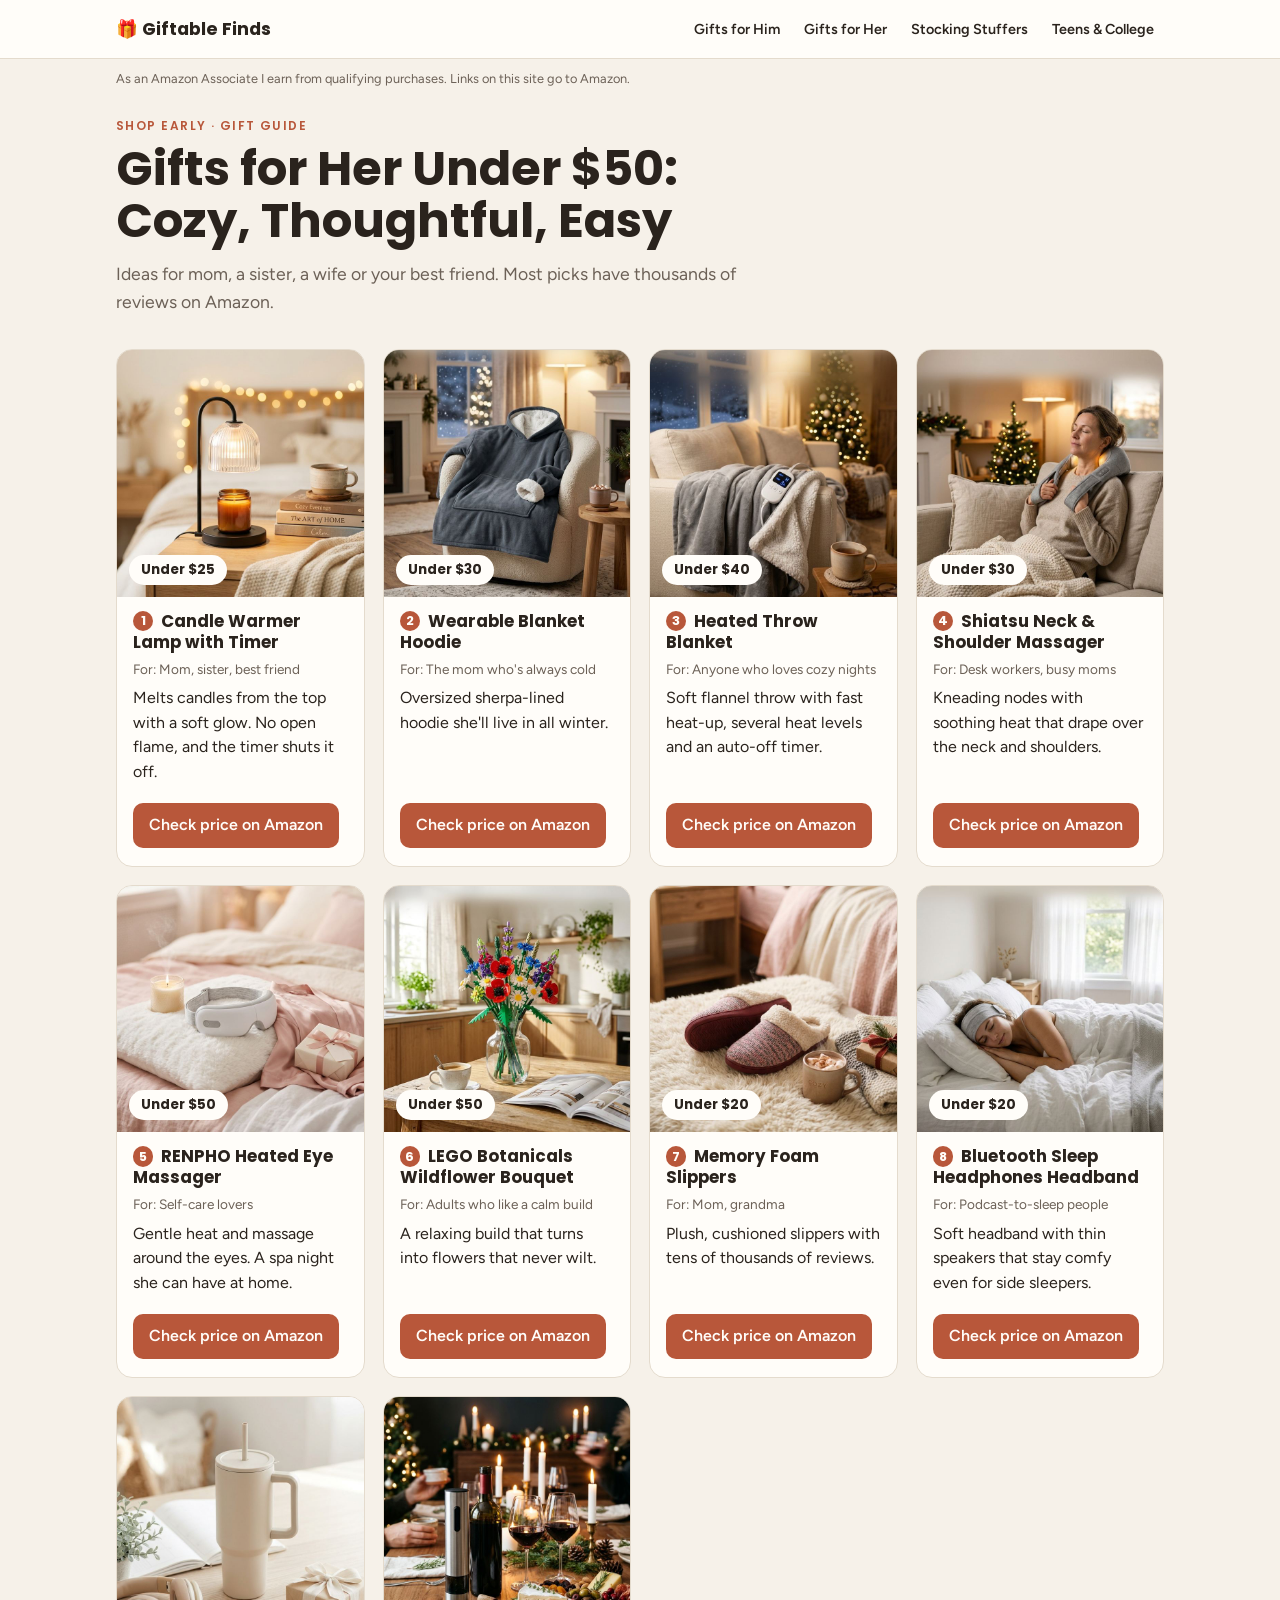
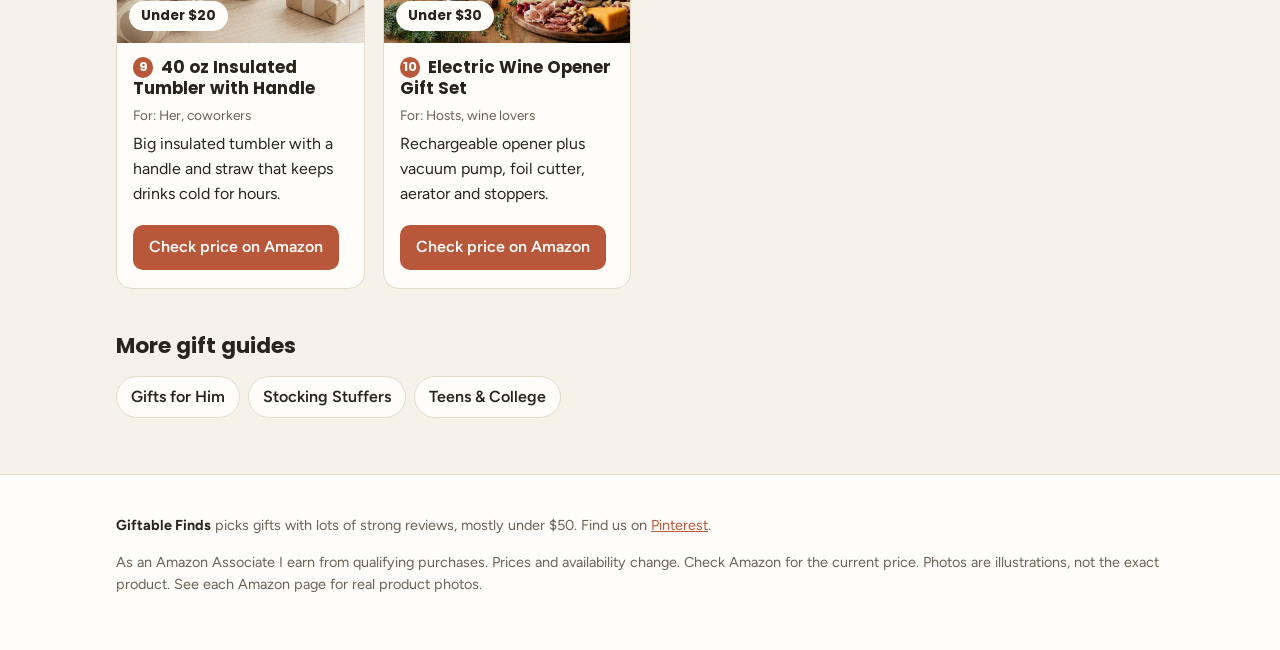
==== gifts-for-her.html @ d64aae1a "Add files via upload" ====
<!doctype html>
<html lang="en">
<head>
<meta charset="utf-8">
<meta name="viewport" content="width=device-width, initial-scale=1">
<meta name="p:domain_verify" content="f57af16468a3837883c127190c3ae38b"/>
<title>Gifts for Her Under $50: Cozy, Thoughtful, Easy | Giftable Finds</title>
<meta name="description" content="Ideas for mom, a sister, a wife or your best friend. Hand-picked gift ideas with thousands of reviews.">
<link rel="canonical" href="https://giftablefindsco.github.io/gifts-for-her.html">
<meta property="og:title" content="Gifts for Her Under $50: Cozy, Thoughtful, Easy">
<meta property="og:description" content="Ideas for mom, a sister, a wife or your best friend. Hand-picked gift ideas with thousands of reviews.">
<meta property="og:type" content="website">
<link rel="preconnect" href="https://fonts.googleapis.com">
<link rel="preconnect" href="https://fonts.gstatic.com" crossorigin>
<link rel="stylesheet" href="https://fonts.googleapis.com/css2?family=Lora:ital,wght@1,500&family=Poppins:wght@600;700&family=Figtree:wght@400;600&display=swap">
<link rel="stylesheet" href="style.css">
<link rel="icon" href="img-icon.png">
</head>
<body>
<header class="top"><div class="wrap bar">
  <a class="brand" href="index.html">🎁 Giftable Finds</a>
  <nav><a href="gifts-for-him.html">Gifts for Him</a><a href="gifts-for-her.html">Gifts for Her</a><a href="stocking-stuffers.html">Stocking Stuffers</a><a href="gifts-for-teens.html">Teens &amp; College</a></nav>
</div></header>
<p class="disc wrap">As an Amazon Associate I earn from qualifying purchases. Links on this site go to Amazon.</p>

<main class="wrap">
  <section class="hero small">
    <p class="eyebrow">Shop early · Gift guide</p>
    <h1>Gifts for Her Under $50: Cozy, Thoughtful, Easy</h1>
    <p class="lede">Ideas for mom, a sister, a wife or your best friend. Most picks have thousands of reviews on Amazon.</p>
  </section>
  <section class="grid">
    <article class="card">
  <a class="ph" href="https://www.amazon.com/dp/B0CTJGJL2T?tag=giftablefin0d-20" target="_blank" rel="sponsored noopener">
    <img src="img-candle.jpg" alt="Candle Warmer Lamp with Timer gift idea (illustration)" width="720" height="720" loading="lazy" data-pin-description="Candle Warmer Lamp with Timer: gift idea under $25">
    <span class="tier">Under $25</span>
  </a>
  <div class="body">
    <h3><span class="num">1</span>Candle Warmer Lamp with Timer</h3>
    <p class="who">For: Mom, sister, best friend</p>
    <p>Melts candles from the top with a soft glow. No open flame, and the timer shuts it off.</p>
    <a class="btn" href="https://www.amazon.com/dp/B0CTJGJL2T?tag=giftablefin0d-20" target="_blank" rel="sponsored noopener">Check price on Amazon</a>
  </div>
</article><article class="card">
  <a class="ph" href="https://www.amazon.com/dp/B0BX92ZT75?tag=giftablefin0d-20" target="_blank" rel="sponsored noopener">
    <img src="img-hoodie.jpg" alt="Wearable Blanket Hoodie gift idea (illustration)" width="720" height="720" loading="lazy" data-pin-description="Wearable Blanket Hoodie: gift idea under $30">
    <span class="tier">Under $30</span>
  </a>
  <div class="body">
    <h3><span class="num">2</span>Wearable Blanket Hoodie</h3>
    <p class="who">For: The mom who&#x27;s always cold</p>
    <p>Oversized sherpa-lined hoodie she&#x27;ll live in all winter.</p>
    <a class="btn" href="https://www.amazon.com/dp/B0BX92ZT75?tag=giftablefin0d-20" target="_blank" rel="sponsored noopener">Check price on Amazon</a>
  </div>
</article><article class="card">
  <a class="ph" href="https://www.amazon.com/dp/B0BZR6YBHK?tag=giftablefin0d-20" target="_blank" rel="sponsored noopener">
    <img src="img-blanket.jpg" alt="Heated Throw Blanket gift idea (illustration)" width="720" height="720" loading="lazy" data-pin-description="Heated Throw Blanket: gift idea under $40">
    <span class="tier">Under $40</span>
  </a>
  <div class="body">
    <h3><span class="num">3</span>Heated Throw Blanket</h3>
    <p class="who">For: Anyone who loves cozy nights</p>
    <p>Soft flannel throw with fast heat-up, several heat levels and an auto-off timer.</p>
    <a class="btn" href="https://www.amazon.com/dp/B0BZR6YBHK?tag=giftablefin0d-20" target="_blank" rel="sponsored noopener">Check price on Amazon</a>
  </div>
</article><article class="card">
  <a class="ph" href="https://www.amazon.com/dp/B0DHL5WS49?tag=giftablefin0d-20" target="_blank" rel="sponsored noopener">
    <img src="img-neckmassager.jpg" alt="Shiatsu Neck &amp; Shoulder Massager gift idea (illustration)" width="720" height="720" loading="lazy" data-pin-description="Shiatsu Neck &amp; Shoulder Massager: gift idea under $30">
    <span class="tier">Under $30</span>
  </a>
  <div class="body">
    <h3><span class="num">4</span>Shiatsu Neck &amp; Shoulder Massager</h3>
    <p class="who">For: Desk workers, busy moms</p>
    <p>Kneading nodes with soothing heat that drape over the neck and shoulders.</p>
    <a class="btn" href="https://www.amazon.com/dp/B0DHL5WS49?tag=giftablefin0d-20" target="_blank" rel="sponsored noopener">Check price on Amazon</a>
  </div>
</article><article class="card">
  <a class="ph" href="https://www.amazon.com/dp/B07SM61FCT?tag=giftablefin0d-20" target="_blank" rel="sponsored noopener">
    <img src="img-eyemask.jpg" alt="RENPHO Heated Eye Massager gift idea (illustration)" width="720" height="720" loading="lazy" data-pin-description="RENPHO Heated Eye Massager: gift idea under $50">
    <span class="tier">Under $50</span>
  </a>
  <div class="body">
    <h3><span class="num">5</span>RENPHO Heated Eye Massager</h3>
    <p class="who">For: Self-care lovers</p>
    <p>Gentle heat and massage around the eyes. A spa night she can have at home.</p>
    <a class="btn" href="https://www.amazon.com/dp/B07SM61FCT?tag=giftablefin0d-20" target="_blank" rel="sponsored noopener">Check price on Amazon</a>
  </div>
</article><article class="card">
  <a class="ph" href="https://www.amazon.com/dp/B0BGQL5B3Q?tag=giftablefin0d-20" target="_blank" rel="sponsored noopener">
    <img src="img-flowers.jpg" alt="LEGO Botanicals Wildflower Bouquet gift idea (illustration)" width="720" height="720" loading="lazy" data-pin-description="LEGO Botanicals Wildflower Bouquet: gift idea under $50">
    <span class="tier">Under $50</span>
  </a>
  <div class="body">
    <h3><span class="num">6</span>LEGO Botanicals Wildflower Bouquet</h3>
    <p class="who">For: Adults who like a calm build</p>
    <p>A relaxing build that turns into flowers that never wilt.</p>
    <a class="btn" href="https://www.amazon.com/dp/B0BGQL5B3Q?tag=giftablefin0d-20" target="_blank" rel="sponsored noopener">Check price on Amazon</a>
  </div>
</article><article class="card">
  <a class="ph" href="https://www.amazon.com/dp/B08V4WH3DS?tag=giftablefin0d-20" target="_blank" rel="sponsored noopener">
    <img src="img-slippers.jpg" alt="Memory Foam Slippers gift idea (illustration)" width="720" height="720" loading="lazy" data-pin-description="Memory Foam Slippers: gift idea under $20">
    <span class="tier">Under $20</span>
  </a>
  <div class="body">
    <h3><span class="num">7</span>Memory Foam Slippers</h3>
    <p class="who">For: Mom, grandma</p>
    <p>Plush, cushioned slippers with tens of thousands of reviews.</p>
    <a class="btn" href="https://www.amazon.com/dp/B08V4WH3DS?tag=giftablefin0d-20" target="_blank" rel="sponsored noopener">Check price on Amazon</a>
  </div>
</article><article class="card">
  <a class="ph" href="https://www.amazon.com/dp/B07SHBQY7Z?tag=giftablefin0d-20" target="_blank" rel="sponsored noopener">
    <img src="img-sleep.jpg" alt="Bluetooth Sleep Headphones Headband gift idea (illustration)" width="720" height="720" loading="lazy" data-pin-description="Bluetooth Sleep Headphones Headband: gift idea under $20">
    <span class="tier">Under $20</span>
  </a>
  <div class="body">
    <h3><span class="num">8</span>Bluetooth Sleep Headphones Headband</h3>
    <p class="who">For: Podcast-to-sleep people</p>
    <p>Soft headband with thin speakers that stay comfy even for side sleepers.</p>
    <a class="btn" href="https://www.amazon.com/dp/B07SHBQY7Z?tag=giftablefin0d-20" target="_blank" rel="sponsored noopener">Check price on Amazon</a>
  </div>
</article><article class="card">
  <a class="ph" href="https://www.amazon.com/dp/B0BHBP1X1B?tag=giftablefin0d-20" target="_blank" rel="sponsored noopener">
    <img src="img-tumbler.jpg" alt="40 oz Insulated Tumbler with Handle gift idea (illustration)" width="720" height="720" loading="lazy" data-pin-description="40 oz Insulated Tumbler with Handle: gift idea under $20">
    <span class="tier">Under $20</span>
  </a>
  <div class="body">
    <h3><span class="num">9</span>40 oz Insulated Tumbler with Handle</h3>
    <p class="who">For: Her, coworkers</p>
    <p>Big insulated tumbler with a handle and straw that keeps drinks cold for hours.</p>
    <a class="btn" href="https://www.amazon.com/dp/B0BHBP1X1B?tag=giftablefin0d-20" target="_blank" rel="sponsored noopener">Check price on Amazon</a>
  </div>
</article><article class="card">
  <a class="ph" href="https://www.amazon.com/dp/B0D3KSJ75G?tag=giftablefin0d-20" target="_blank" rel="sponsored noopener">
    <img src="img-wine.jpg" alt="Electric Wine Opener Gift Set gift idea (illustration)" width="720" height="720" loading="lazy" data-pin-description="Electric Wine Opener Gift Set: gift idea under $30">
    <span class="tier">Under $30</span>
  </a>
  <div class="body">
    <h3><span class="num">10</span>Electric Wine Opener Gift Set</h3>
    <p class="who">For: Hosts, wine lovers</p>
    <p>Rechargeable opener plus vacuum pump, foil cutter, aerator and stoppers.</p>
    <a class="btn" href="https://www.amazon.com/dp/B0D3KSJ75G?tag=giftablefin0d-20" target="_blank" rel="sponsored noopener">Check price on Amazon</a>
  </div>
</article>
  </section>
  <section class="more"><h2>More gift guides</h2><div class="chips"><a class="chip" href="gifts-for-him.html">Gifts for Him</a><a class="chip" href="stocking-stuffers.html">Stocking Stuffers</a><a class="chip" href="gifts-for-teens.html">Teens &amp; College</a></div></section>
</main>
<footer><div class="wrap">
<p><strong>Giftable Finds</strong> picks gifts with lots of strong reviews, mostly under $50. Find us on <a href="https://www.pinterest.com/giftablefindsco/" rel="noopener">Pinterest</a>.</p>
<p>As an Amazon Associate I earn from qualifying purchases. Prices and availability change. Check Amazon for the current price. Photos are illustrations, not the exact product. See each Amazon page for real product photos.</p>
</div></footer>
<script async defer src="https://assets.pinterest.com/js/pinit.js" data-pin-hover="true"></script>
</body></html>
---- style.css ----
:root{
  --bg:#f6f1e9; --surface:#fffdf9; --ink:#2a231d; --muted:#6c6157; --line:#e4dbcd;
  --accent:#b8573a; --accent-ink:#fffdf9; --soft:#efe4d4;
  --display:"Poppins",system-ui,sans-serif; --serif:"Lora",Georgia,serif; --body:"Figtree",system-ui,sans-serif;
}
*{box-sizing:border-box}
html{-webkit-text-size-adjust:100%}
body{margin:0;background:var(--bg);color:var(--ink);font:16px/1.55 var(--body)}
img{max-width:100%;display:block}
a{color:var(--accent)}
.wrap{max-width:1080px;margin:0 auto;padding:0 16px}
.top{background:var(--surface);border-bottom:1px solid var(--line);position:sticky;top:0;z-index:5}
.bar{display:flex;align-items:center;justify-content:space-between;gap:12px;min-height:58px;flex-wrap:wrap;padding-block:8px}
.brand{font:700 1.1rem var(--display);color:var(--ink);text-decoration:none}
nav{display:flex;gap:4px;flex-wrap:wrap}
nav a{font-weight:600;font-size:.9rem;color:var(--ink);text-decoration:none;padding:6px 10px;border-radius:999px}
nav a:hover{background:var(--soft)}
.disc{font-size:.8rem;color:var(--muted);margin:10px auto 0}
.hero{padding:40px 0 28px;max-width:760px}
.hero.small{padding-top:28px}
.eyebrow{font:600 .75rem var(--display);letter-spacing:.12em;text-transform:uppercase;color:var(--accent);margin:0 0 8px}
h1{font:700 clamp(1.9rem,5.5vw,3rem)/1.08 var(--display);margin:0;text-wrap:balance}
h1 em{font-family:var(--serif);font-weight:500}
.lede{font-size:1.1rem;color:var(--muted);margin:14px 0 0;max-width:62ch}
h2{font:700 1.35rem var(--display);margin:0 0 14px}
.tiles{display:grid;grid-template-columns:repeat(4,1fr);gap:14px}
@media (max-width:820px){.tiles{grid-template-columns:repeat(2,1fr)}}
.tile{position:relative;border-radius:16px;overflow:hidden;aspect-ratio:4/5;color:#fff;text-decoration:none;background:#222}
.tile img{width:100%;height:100%;object-fit:cover;transition:transform .4s}
.tile:hover img{transform:scale(1.04)}
.tile .tl{position:absolute;inset:auto 0 0 0;padding:40px 14px 14px;background:linear-gradient(transparent,rgba(0,0,0,.72));display:flex;flex-direction:column}
.tile strong{font:700 1.1rem var(--display)}
.tile em{font-style:normal;font-size:.85rem;opacity:.9}
.more{margin-top:40px}
.grid{display:grid;grid-template-columns:repeat(auto-fill,minmax(230px,1fr));gap:18px;margin-top:6px}
.card{background:var(--surface);border:1px solid var(--line);border-radius:16px;overflow:hidden;display:flex;flex-direction:column}
.ph{position:relative;display:block;aspect-ratio:1/1;background:var(--soft)}
.ph img{width:100%;height:100%;object-fit:cover}
.tier{position:absolute;left:12px;bottom:12px;background:var(--surface);color:var(--ink);font:700 .85rem var(--display);padding:5px 12px;border-radius:999px}
.body{padding:14px 16px 18px;display:flex;flex-direction:column;gap:6px;flex:1}
.body h3{font:700 1.05rem/1.25 var(--display);margin:0}
.num{display:inline-grid;place-items:center;width:1.6em;height:1.6em;border-radius:50%;background:var(--accent);color:var(--accent-ink);font-size:.8rem;margin-right:8px;vertical-align:2px}
.who{font-size:.85rem;color:var(--muted);margin:0}
.body p{margin:0}
.btn{margin-top:auto;align-self:flex-start;background:var(--accent);color:var(--accent-ink);text-decoration:none;font-weight:600;padding:10px 16px;border-radius:10px;white-space:nowrap}
.body .btn{margin-top:auto}
.body p:last-of-type{margin-bottom:12px}
.btn:hover{filter:brightness(1.07)}
.btn:focus-visible,nav a:focus-visible,.tile:focus-visible{outline:3px solid var(--ink);outline-offset:2px}
.chips{display:flex;gap:8px;flex-wrap:wrap}
.chip{background:var(--surface);border:1px solid var(--line);padding:8px 14px;border-radius:999px;text-decoration:none;color:var(--ink);font-weight:600}
footer{margin-top:56px;border-top:1px solid var(--line);background:var(--surface);padding:24px 0 40px;font-size:.9rem;color:var(--muted)}
footer strong{color:var(--ink)}
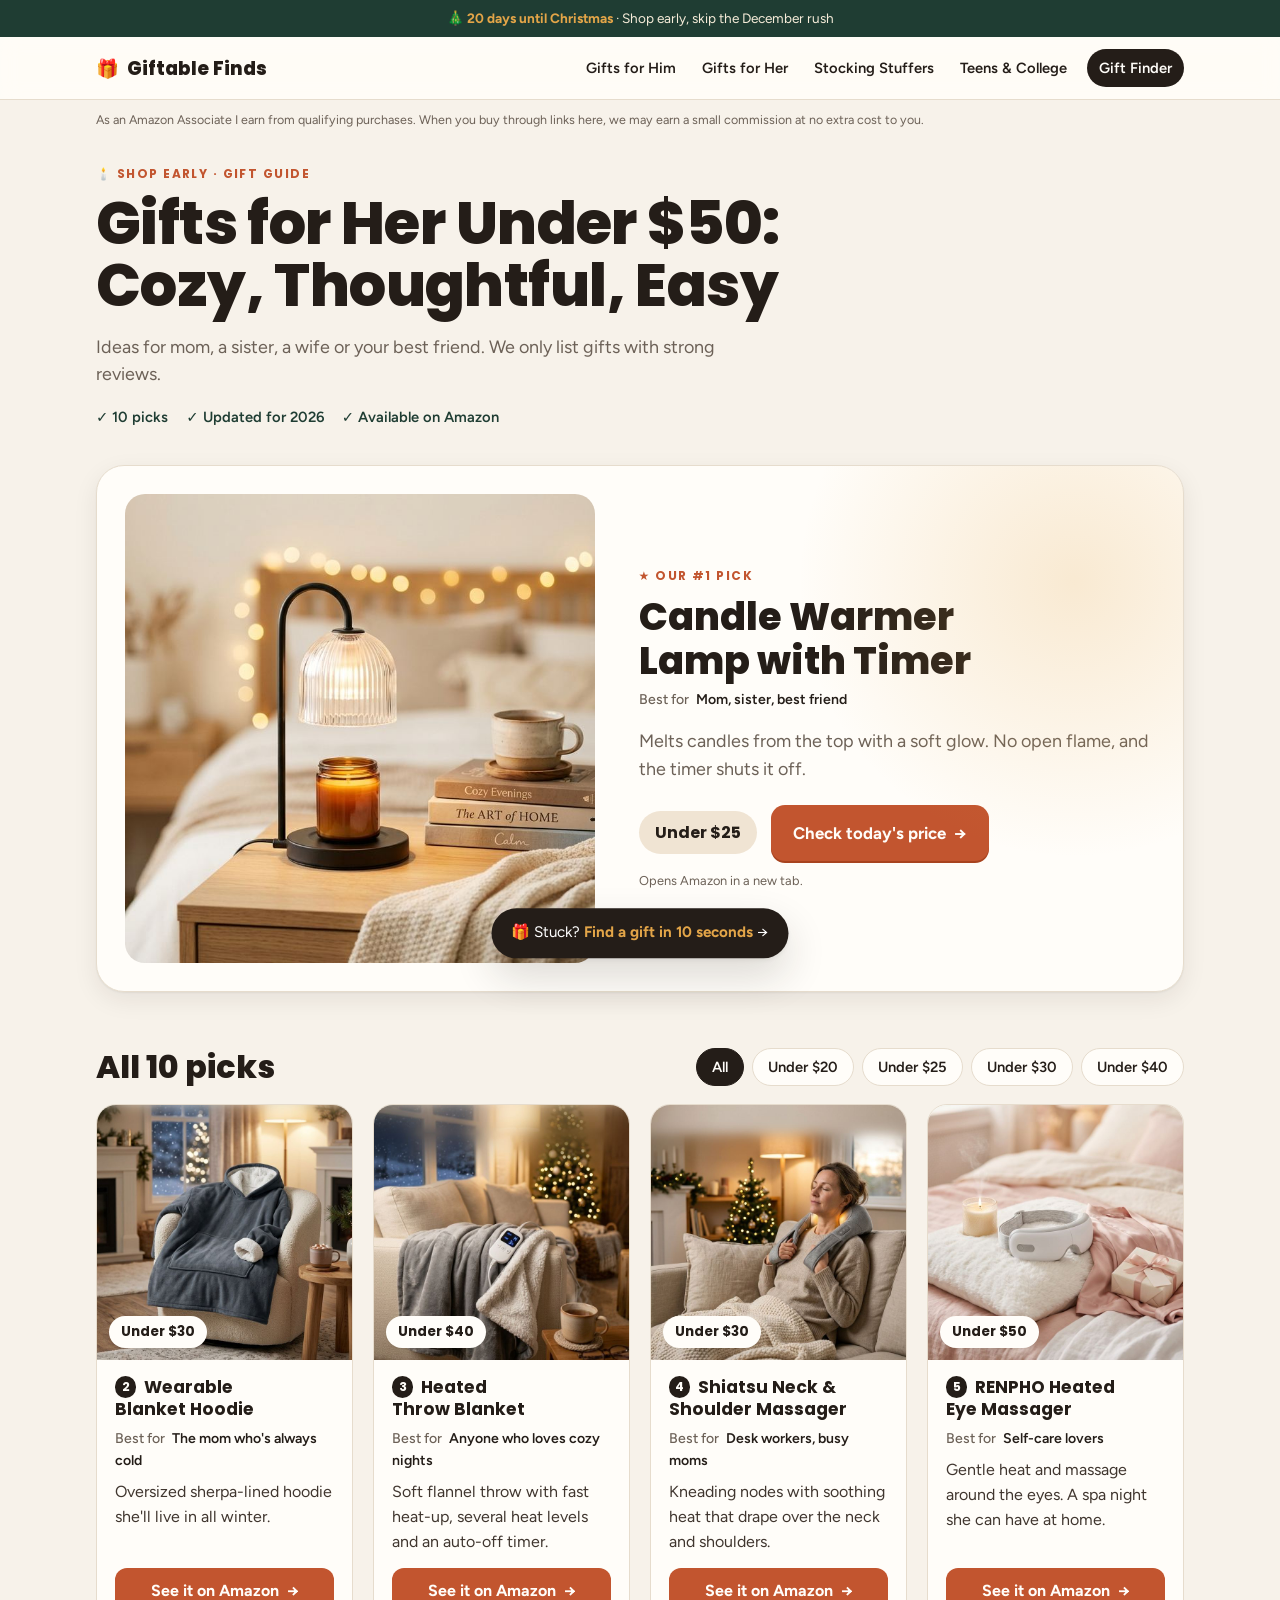
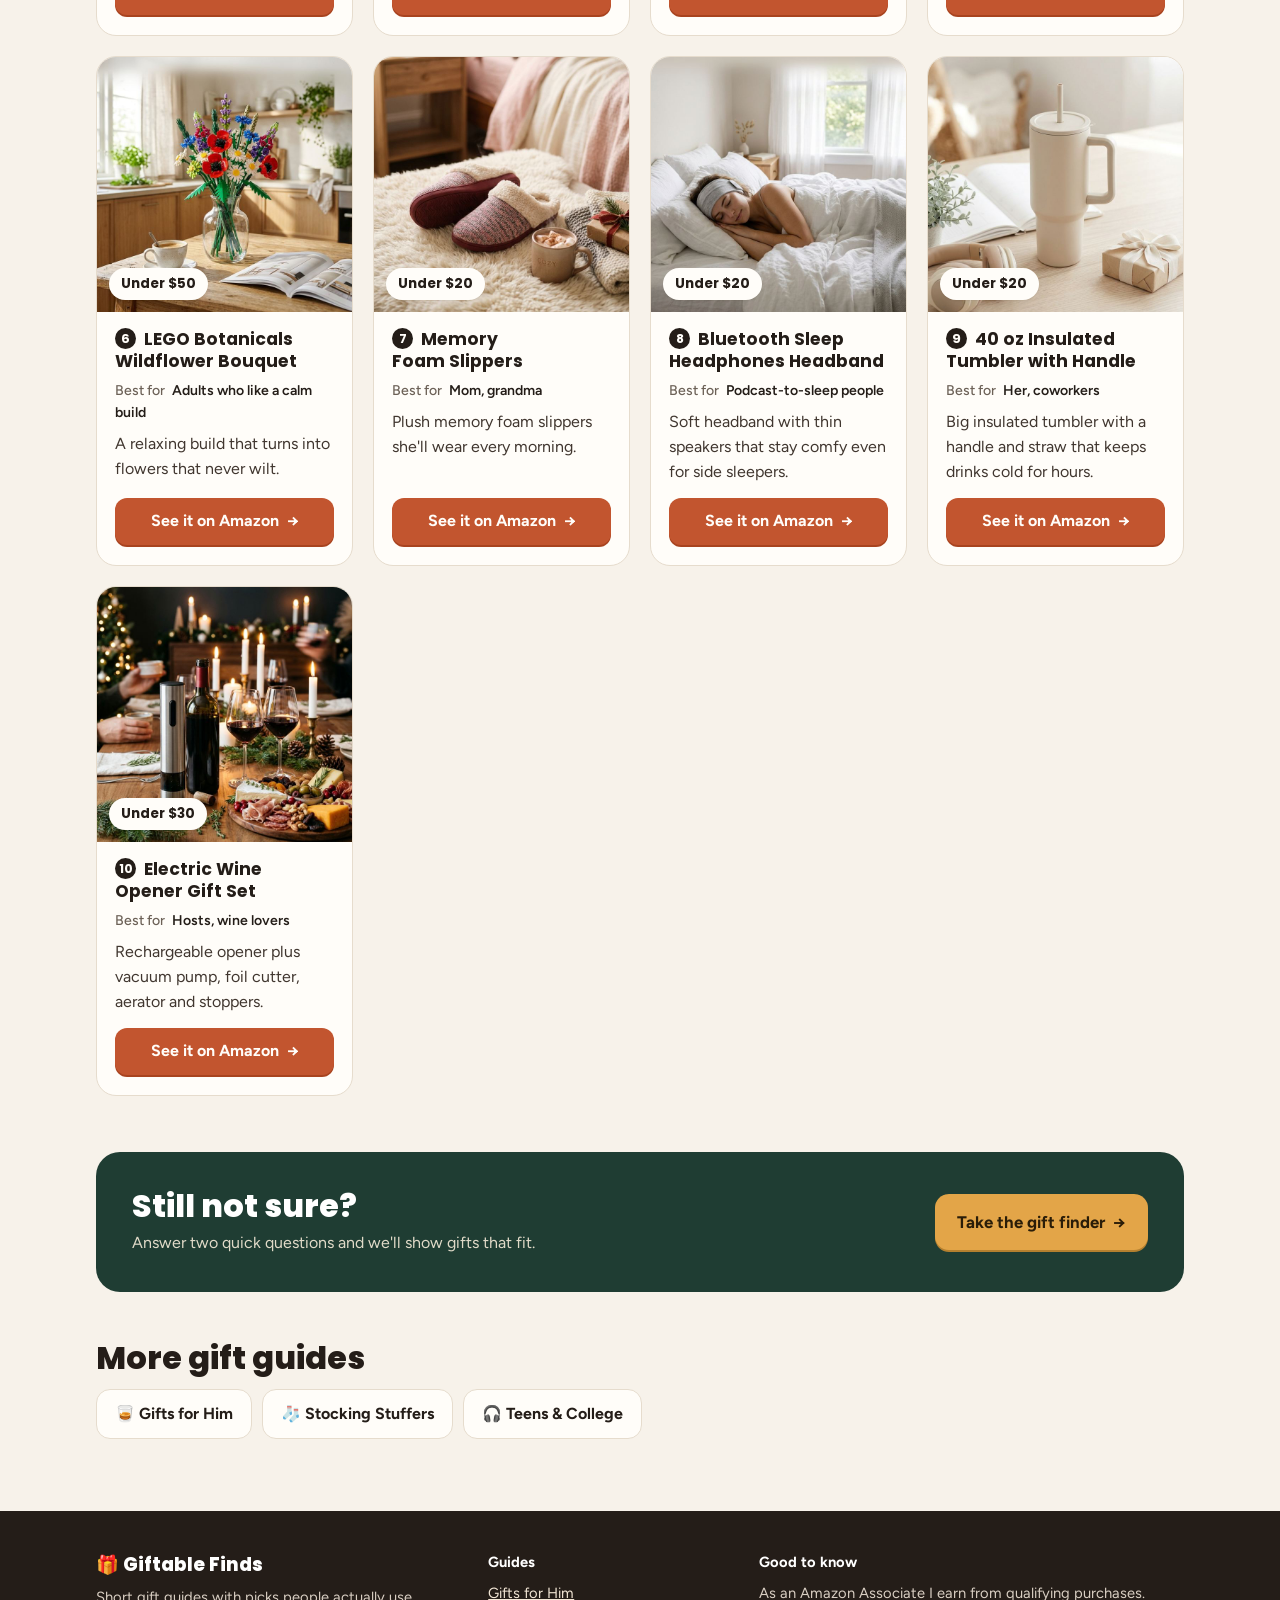
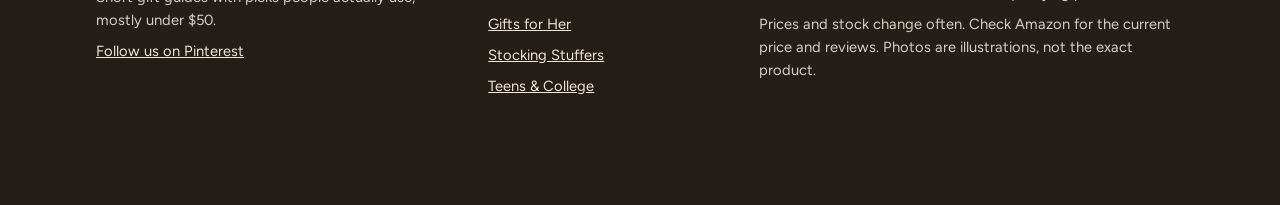
==== commit 8a97c554: "Site redesign: gift finder quiz, top picks, budget filters, animations" ====
--- a/gifts-for-her.html
+++ b/gifts-for-her.html
@@ -5,148 +5,167 @@
 <meta name="viewport" content="width=device-width, initial-scale=1">
 <meta name="p:domain_verify" content="f57af16468a3837883c127190c3ae38b"/>
 <title>Gifts for Her Under $50: Cozy, Thoughtful, Easy | Giftable Finds</title>
-<meta name="description" content="Ideas for mom, a sister, a wife or your best friend. Hand-picked gift ideas with thousands of reviews.">
+<meta name="description" content="Ideas for mom, a sister, a wife or your best friend. Hand-picked gift ideas, mostly under $50.">
 <link rel="canonical" href="https://giftablefindsco.github.io/gifts-for-her.html">
 <meta property="og:title" content="Gifts for Her Under $50: Cozy, Thoughtful, Easy">
-<meta property="og:description" content="Ideas for mom, a sister, a wife or your best friend. Hand-picked gift ideas with thousands of reviews.">
+<meta property="og:description" content="Ideas for mom, a sister, a wife or your best friend. Hand-picked gift ideas, mostly under $50.">
 <meta property="og:type" content="website">
+<meta property="og:image" content="https://giftablefindsco.github.io/img-massage.jpg">
+<meta name="theme-color" content="#b8573a">
 <link rel="preconnect" href="https://fonts.googleapis.com">
 <link rel="preconnect" href="https://fonts.gstatic.com" crossorigin>
-<link rel="stylesheet" href="https://fonts.googleapis.com/css2?family=Lora:ital,wght@1,500&family=Poppins:wght@600;700&family=Figtree:wght@400;600&display=swap">
-<link rel="stylesheet" href="style.css">
+<link rel="stylesheet" href="https://fonts.googleapis.com/css2?family=Lora:ital,wght@1,500;1,600&family=Poppins:wght@600;700;800&family=Figtree:wght@400;500;600;700&display=swap">
+<link rel="stylesheet" href="style.css?v=2">
 <link rel="icon" href="img-icon.png">
 </head>
-<body>
+<body class="guide">
+<div class="promo"><span class="promo-in">🎄 <b data-countdown>Christmas is coming</b> · Shop early, skip the December rush</span></div>
 <header class="top"><div class="wrap bar">
-  <a class="brand" href="index.html">🎁 Giftable Finds</a>
-  <nav><a href="gifts-for-him.html">Gifts for Him</a><a href="gifts-for-her.html">Gifts for Her</a><a href="stocking-stuffers.html">Stocking Stuffers</a><a href="gifts-for-teens.html">Teens &amp; College</a></nav>
+  <a class="brand" href="index.html"><span class="logo" aria-hidden="true">🎁</span> Giftable Finds</a>
+  <button class="menu-btn" aria-label="Open menu" aria-expanded="false" data-menu>☰</button>
+  <nav data-nav><a href="gifts-for-him.html">Gifts for Him</a><a href="gifts-for-her.html">Gifts for Her</a><a href="stocking-stuffers.html">Stocking Stuffers</a><a href="gifts-for-teens.html">Teens &amp; College</a><a class="nav-cta" href="index.html#quiz">Gift Finder</a></nav>
 </div></header>
-<p class="disc wrap">As an Amazon Associate I earn from qualifying purchases. Links on this site go to Amazon.</p>
+<p class="disc wrap">As an Amazon Associate I earn from qualifying purchases. When you buy through links here, we may earn a small commission at no extra cost to you.</p>
 
-<main class="wrap">
-  <section class="hero small">
-    <p class="eyebrow">Shop early · Gift guide</p>
-    <h1>Gifts for Her Under $50: Cozy, Thoughtful, Easy</h1>
-    <p class="lede">Ideas for mom, a sister, a wife or your best friend. Most picks have thousands of reviews on Amazon.</p>
-  </section>
-  <section class="grid">
-    <article class="card">
-  <a class="ph" href="https://www.amazon.com/dp/B0CTJGJL2T?tag=giftablefin0d-20" target="_blank" rel="sponsored noopener">
-    <img src="img-candle.jpg" alt="Candle Warmer Lamp with Timer gift idea (illustration)" width="720" height="720" loading="lazy" data-pin-description="Candle Warmer Lamp with Timer: gift idea under $25">
-    <span class="tier">Under $25</span>
-  </a>
-  <div class="body">
-    <h3><span class="num">1</span>Candle Warmer Lamp with Timer</h3>
-    <p class="who">For: Mom, sister, best friend</p>
-    <p>Melts candles from the top with a soft glow. No open flame, and the timer shuts it off.</p>
-    <a class="btn" href="https://www.amazon.com/dp/B0CTJGJL2T?tag=giftablefin0d-20" target="_blank" rel="sponsored noopener">Check price on Amazon</a>
+<main>
+  <section class="ghero"><div class="wrap">
+    <p class="eyebrow anim-up">🕯️ Shop early · Gift guide</p>
+    <h1 class="anim-up d1">Gifts for Her Under $50: Cozy, Thoughtful, Easy</h1>
+    <p class="lede anim-up d2">Ideas for mom, a sister, a wife or your best friend. We only list gifts with strong reviews.</p>
+    <div class="ghero-meta anim-up d3"><span>✓ 10 picks</span><span>✓ Updated for 2026</span><span>✓ Available on Amazon</span></div>
+  </div></section>
+  <div class="wrap">
+    <section class="spot reveal">
+  <a class="spot-img" href="https://www.amazon.com/dp/B0CTJGJL2T?tag=giftablefin0d-20" target="_blank" rel="sponsored noopener" data-out="candle"><img src="img-candle.jpg" alt="Candle Warmer Lamp with Timer (illustration)" width="720" height="720"></a>
+  <div class="spot-body">
+    <p class="eyebrow">★ Our #1 pick</p>
+    <h2>Candle Warmer Lamp with Timer</h2>
+    <p class="who"><span>Best for</span> Mom, sister, best friend</p>
+    <p class="lede">Melts candles from the top with a soft glow. No open flame, and the timer shuts it off.</p>
+    <div class="spot-row"><span class="tier big">Under $25</span>
+    <a class="btn btn-lg" href="https://www.amazon.com/dp/B0CTJGJL2T?tag=giftablefin0d-20" target="_blank" rel="sponsored noopener" data-out="candle">Check today's price <span class="arr">→</span></a></div>
+    <p class="fine">Opens Amazon in a new tab.</p>
   </div>
-</article><article class="card">
-  <a class="ph" href="https://www.amazon.com/dp/B0BX92ZT75?tag=giftablefin0d-20" target="_blank" rel="sponsored noopener">
+</section>
+    <div class="list-head"><h2>All 10 picks</h2><div class="filters reveal" role="group" aria-label="Filter by budget"><button class="chip on" data-filter="999">All</button><button class="chip" data-filter="20">Under $20</button><button class="chip" data-filter="25">Under $25</button><button class="chip" data-filter="30">Under $30</button><button class="chip" data-filter="40">Under $40</button></div></div>
+    <section class="grid" data-grid>
+      <article class="card reveal" data-budget="30">
+  <a class="ph" href="https://www.amazon.com/dp/B0BX92ZT75?tag=giftablefin0d-20" target="_blank" rel="sponsored noopener" data-out="hoodie">
     <img src="img-hoodie.jpg" alt="Wearable Blanket Hoodie gift idea (illustration)" width="720" height="720" loading="lazy" data-pin-description="Wearable Blanket Hoodie: gift idea under $30">
     <span class="tier">Under $30</span>
   </a>
   <div class="body">
     <h3><span class="num">2</span>Wearable Blanket Hoodie</h3>
-    <p class="who">For: The mom who&#x27;s always cold</p>
-    <p>Oversized sherpa-lined hoodie she&#x27;ll live in all winter.</p>
-    <a class="btn" href="https://www.amazon.com/dp/B0BX92ZT75?tag=giftablefin0d-20" target="_blank" rel="sponsored noopener">Check price on Amazon</a>
+    <p class="who"><span>Best for</span> The mom who&#x27;s always cold</p>
+    <p class="blurb">Oversized sherpa-lined hoodie she&#x27;ll live in all winter.</p>
+    <a class="btn" href="https://www.amazon.com/dp/B0BX92ZT75?tag=giftablefin0d-20" target="_blank" rel="sponsored noopener" data-out="hoodie">See it on Amazon <span class="arr">→</span></a>
   </div>
-</article><article class="card">
-  <a class="ph" href="https://www.amazon.com/dp/B0BZR6YBHK?tag=giftablefin0d-20" target="_blank" rel="sponsored noopener">
+</article><article class="card reveal" data-budget="40">
+  <a class="ph" href="https://www.amazon.com/dp/B0BZR6YBHK?tag=giftablefin0d-20" target="_blank" rel="sponsored noopener" data-out="blanket">
     <img src="img-blanket.jpg" alt="Heated Throw Blanket gift idea (illustration)" width="720" height="720" loading="lazy" data-pin-description="Heated Throw Blanket: gift idea under $40">
     <span class="tier">Under $40</span>
   </a>
   <div class="body">
     <h3><span class="num">3</span>Heated Throw Blanket</h3>
-    <p class="who">For: Anyone who loves cozy nights</p>
-    <p>Soft flannel throw with fast heat-up, several heat levels and an auto-off timer.</p>
-    <a class="btn" href="https://www.amazon.com/dp/B0BZR6YBHK?tag=giftablefin0d-20" target="_blank" rel="sponsored noopener">Check price on Amazon</a>
+    <p class="who"><span>Best for</span> Anyone who loves cozy nights</p>
+    <p class="blurb">Soft flannel throw with fast heat-up, several heat levels and an auto-off timer.</p>
+    <a class="btn" href="https://www.amazon.com/dp/B0BZR6YBHK?tag=giftablefin0d-20" target="_blank" rel="sponsored noopener" data-out="blanket">See it on Amazon <span class="arr">→</span></a>
   </div>
-</article><article class="card">
-  <a class="ph" href="https://www.amazon.com/dp/B0DHL5WS49?tag=giftablefin0d-20" target="_blank" rel="sponsored noopener">
+</article><article class="card reveal" data-budget="30">
+  <a class="ph" href="https://www.amazon.com/dp/B0DHL5WS49?tag=giftablefin0d-20" target="_blank" rel="sponsored noopener" data-out="neckmassager">
     <img src="img-neckmassager.jpg" alt="Shiatsu Neck &amp; Shoulder Massager gift idea (illustration)" width="720" height="720" loading="lazy" data-pin-description="Shiatsu Neck &amp; Shoulder Massager: gift idea under $30">
     <span class="tier">Under $30</span>
   </a>
   <div class="body">
     <h3><span class="num">4</span>Shiatsu Neck &amp; Shoulder Massager</h3>
-    <p class="who">For: Desk workers, busy moms</p>
-    <p>Kneading nodes with soothing heat that drape over the neck and shoulders.</p>
-    <a class="btn" href="https://www.amazon.com/dp/B0DHL5WS49?tag=giftablefin0d-20" target="_blank" rel="sponsored noopener">Check price on Amazon</a>
+    <p class="who"><span>Best for</span> Desk workers, busy moms</p>
+    <p class="blurb">Kneading nodes with soothing heat that drape over the neck and shoulders.</p>
+    <a class="btn" href="https://www.amazon.com/dp/B0DHL5WS49?tag=giftablefin0d-20" target="_blank" rel="sponsored noopener" data-out="neckmassager">See it on Amazon <span class="arr">→</span></a>
   </div>
-</article><article class="card">
-  <a class="ph" href="https://www.amazon.com/dp/B07SM61FCT?tag=giftablefin0d-20" target="_blank" rel="sponsored noopener">
+</article><article class="card reveal" data-budget="50">
+  <a class="ph" href="https://www.amazon.com/dp/B07SM61FCT?tag=giftablefin0d-20" target="_blank" rel="sponsored noopener" data-out="eyemask">
     <img src="img-eyemask.jpg" alt="RENPHO Heated Eye Massager gift idea (illustration)" width="720" height="720" loading="lazy" data-pin-description="RENPHO Heated Eye Massager: gift idea under $50">
     <span class="tier">Under $50</span>
   </a>
   <div class="body">
     <h3><span class="num">5</span>RENPHO Heated Eye Massager</h3>
-    <p class="who">For: Self-care lovers</p>
-    <p>Gentle heat and massage around the eyes. A spa night she can have at home.</p>
-    <a class="btn" href="https://www.amazon.com/dp/B07SM61FCT?tag=giftablefin0d-20" target="_blank" rel="sponsored noopener">Check price on Amazon</a>
+    <p class="who"><span>Best for</span> Self-care lovers</p>
+    <p class="blurb">Gentle heat and massage around the eyes. A spa night she can have at home.</p>
+    <a class="btn" href="https://www.amazon.com/dp/B07SM61FCT?tag=giftablefin0d-20" target="_blank" rel="sponsored noopener" data-out="eyemask">See it on Amazon <span class="arr">→</span></a>
   </div>
-</article><article class="card">
-  <a class="ph" href="https://www.amazon.com/dp/B0BGQL5B3Q?tag=giftablefin0d-20" target="_blank" rel="sponsored noopener">
+</article><article class="card reveal" data-budget="50">
+  <a class="ph" href="https://www.amazon.com/dp/B0BGQL5B3Q?tag=giftablefin0d-20" target="_blank" rel="sponsored noopener" data-out="flowers">
     <img src="img-flowers.jpg" alt="LEGO Botanicals Wildflower Bouquet gift idea (illustration)" width="720" height="720" loading="lazy" data-pin-description="LEGO Botanicals Wildflower Bouquet: gift idea under $50">
     <span class="tier">Under $50</span>
   </a>
   <div class="body">
     <h3><span class="num">6</span>LEGO Botanicals Wildflower Bouquet</h3>
-    <p class="who">For: Adults who like a calm build</p>
-    <p>A relaxing build that turns into flowers that never wilt.</p>
-    <a class="btn" href="https://www.amazon.com/dp/B0BGQL5B3Q?tag=giftablefin0d-20" target="_blank" rel="sponsored noopener">Check price on Amazon</a>
+    <p class="who"><span>Best for</span> Adults who like a calm build</p>
+    <p class="blurb">A relaxing build that turns into flowers that never wilt.</p>
+    <a class="btn" href="https://www.amazon.com/dp/B0BGQL5B3Q?tag=giftablefin0d-20" target="_blank" rel="sponsored noopener" data-out="flowers">See it on Amazon <span class="arr">→</span></a>
   </div>
-</article><article class="card">
-  <a class="ph" href="https://www.amazon.com/dp/B08V4WH3DS?tag=giftablefin0d-20" target="_blank" rel="sponsored noopener">
+</article><article class="card reveal" data-budget="20">
+  <a class="ph" href="https://www.amazon.com/dp/B08V4WH3DS?tag=giftablefin0d-20" target="_blank" rel="sponsored noopener" data-out="slippers">
     <img src="img-slippers.jpg" alt="Memory Foam Slippers gift idea (illustration)" width="720" height="720" loading="lazy" data-pin-description="Memory Foam Slippers: gift idea under $20">
     <span class="tier">Under $20</span>
   </a>
   <div class="body">
     <h3><span class="num">7</span>Memory Foam Slippers</h3>
-    <p class="who">For: Mom, grandma</p>
-    <p>Plush, cushioned slippers with tens of thousands of reviews.</p>
-    <a class="btn" href="https://www.amazon.com/dp/B08V4WH3DS?tag=giftablefin0d-20" target="_blank" rel="sponsored noopener">Check price on Amazon</a>
+    <p class="who"><span>Best for</span> Mom, grandma</p>
+    <p class="blurb">Plush memory foam slippers she&#x27;ll wear every morning.</p>
+    <a class="btn" href="https://www.amazon.com/dp/B08V4WH3DS?tag=giftablefin0d-20" target="_blank" rel="sponsored noopener" data-out="slippers">See it on Amazon <span class="arr">→</span></a>
   </div>
-</article><article class="card">
-  <a class="ph" href="https://www.amazon.com/dp/B07SHBQY7Z?tag=giftablefin0d-20" target="_blank" rel="sponsored noopener">
+</article><article class="card reveal" data-budget="20">
+  <a class="ph" href="https://www.amazon.com/dp/B07SHBQY7Z?tag=giftablefin0d-20" target="_blank" rel="sponsored noopener" data-out="sleep">
     <img src="img-sleep.jpg" alt="Bluetooth Sleep Headphones Headband gift idea (illustration)" width="720" height="720" loading="lazy" data-pin-description="Bluetooth Sleep Headphones Headband: gift idea under $20">
     <span class="tier">Under $20</span>
   </a>
   <div class="body">
     <h3><span class="num">8</span>Bluetooth Sleep Headphones Headband</h3>
-    <p class="who">For: Podcast-to-sleep people</p>
-    <p>Soft headband with thin speakers that stay comfy even for side sleepers.</p>
-    <a class="btn" href="https://www.amazon.com/dp/B07SHBQY7Z?tag=giftablefin0d-20" target="_blank" rel="sponsored noopener">Check price on Amazon</a>
+    <p class="who"><span>Best for</span> Podcast-to-sleep people</p>
+    <p class="blurb">Soft headband with thin speakers that stay comfy even for side sleepers.</p>
+    <a class="btn" href="https://www.amazon.com/dp/B07SHBQY7Z?tag=giftablefin0d-20" target="_blank" rel="sponsored noopener" data-out="sleep">See it on Amazon <span class="arr">→</span></a>
   </div>
-</article><article class="card">
-  <a class="ph" href="https://www.amazon.com/dp/B0BHBP1X1B?tag=giftablefin0d-20" target="_blank" rel="sponsored noopener">
+</article><article class="card reveal" data-budget="20">
+  <a class="ph" href="https://www.amazon.com/dp/B0BHBP1X1B?tag=giftablefin0d-20" target="_blank" rel="sponsored noopener" data-out="tumbler">
     <img src="img-tumbler.jpg" alt="40 oz Insulated Tumbler with Handle gift idea (illustration)" width="720" height="720" loading="lazy" data-pin-description="40 oz Insulated Tumbler with Handle: gift idea under $20">
     <span class="tier">Under $20</span>
   </a>
   <div class="body">
     <h3><span class="num">9</span>40 oz Insulated Tumbler with Handle</h3>
-    <p class="who">For: Her, coworkers</p>
-    <p>Big insulated tumbler with a handle and straw that keeps drinks cold for hours.</p>
-    <a class="btn" href="https://www.amazon.com/dp/B0BHBP1X1B?tag=giftablefin0d-20" target="_blank" rel="sponsored noopener">Check price on Amazon</a>
+    <p class="who"><span>Best for</span> Her, coworkers</p>
+    <p class="blurb">Big insulated tumbler with a handle and straw that keeps drinks cold for hours.</p>
+    <a class="btn" href="https://www.amazon.com/dp/B0BHBP1X1B?tag=giftablefin0d-20" target="_blank" rel="sponsored noopener" data-out="tumbler">See it on Amazon <span class="arr">→</span></a>
   </div>
-</article><article class="card">
-  <a class="ph" href="https://www.amazon.com/dp/B0D3KSJ75G?tag=giftablefin0d-20" target="_blank" rel="sponsored noopener">
+</article><article class="card reveal" data-budget="30">
+  <a class="ph" href="https://www.amazon.com/dp/B0D3KSJ75G?tag=giftablefin0d-20" target="_blank" rel="sponsored noopener" data-out="wine">
     <img src="img-wine.jpg" alt="Electric Wine Opener Gift Set gift idea (illustration)" width="720" height="720" loading="lazy" data-pin-description="Electric Wine Opener Gift Set: gift idea under $30">
     <span class="tier">Under $30</span>
   </a>
   <div class="body">
     <h3><span class="num">10</span>Electric Wine Opener Gift Set</h3>
-    <p class="who">For: Hosts, wine lovers</p>
-    <p>Rechargeable opener plus vacuum pump, foil cutter, aerator and stoppers.</p>
-    <a class="btn" href="https://www.amazon.com/dp/B0D3KSJ75G?tag=giftablefin0d-20" target="_blank" rel="sponsored noopener">Check price on Amazon</a>
+    <p class="who"><span>Best for</span> Hosts, wine lovers</p>
+    <p class="blurb">Rechargeable opener plus vacuum pump, foil cutter, aerator and stoppers.</p>
+    <a class="btn" href="https://www.amazon.com/dp/B0D3KSJ75G?tag=giftablefin0d-20" target="_blank" rel="sponsored noopener" data-out="wine">See it on Amazon <span class="arr">→</span></a>
   </div>
 </article>
-  </section>
-  <section class="more"><h2>More gift guides</h2><div class="chips"><a class="chip" href="gifts-for-him.html">Gifts for Him</a><a class="chip" href="stocking-stuffers.html">Stocking Stuffers</a><a class="chip" href="gifts-for-teens.html">Teens &amp; College</a></div></section>
+    </section>
+    <p class="empty" data-empty hidden>No picks in that budget yet. Try a higher one.</p>
+    <section class="quiz-teaser reveal">
+      <div><h2>Still not sure?</h2><p>Answer two quick questions and we'll show gifts that fit.</p></div>
+      <a class="btn btn-lg" href="index.html#quiz">Take the gift finder <span class="arr">→</span></a>
+    </section>
+    <section class="more reveal"><h2>More gift guides</h2><div class="g-chips"><a class="g-chip" href="gifts-for-him.html">🥃 Gifts for Him</a><a class="g-chip" href="stocking-stuffers.html">🧦 Stocking Stuffers</a><a class="g-chip" href="gifts-for-teens.html">🎧 Teens &amp; College</a></div></section>
+  </div>
 </main>
-<footer><div class="wrap">
-<p><strong>Giftable Finds</strong> picks gifts with lots of strong reviews, mostly under $50. Find us on <a href="https://www.pinterest.com/giftablefindsco/" rel="noopener">Pinterest</a>.</p>
-<p>As an Amazon Associate I earn from qualifying purchases. Prices and availability change. Check Amazon for the current price. Photos are illustrations, not the exact product. See each Amazon page for real product photos.</p>
+<footer><div class="wrap foot">
+<div><p class="brand">🎁 Giftable Finds</p><p>Short gift guides with picks people actually use, mostly under $50.</p>
+<p><a href="https://www.pinterest.com/giftablefindsco/" rel="noopener">Follow us on Pinterest</a></p></div>
+<div><p><strong>Guides</strong></p><p><a href="gifts-for-him.html">Gifts for Him</a></p><p><a href="gifts-for-her.html">Gifts for Her</a></p><p><a href="stocking-stuffers.html">Stocking Stuffers</a></p><p><a href="gifts-for-teens.html">Teens &amp; College</a></p></div>
+<div><p><strong>Good to know</strong></p><p>As an Amazon Associate I earn from qualifying purchases.</p><p>Prices and stock change often. Check Amazon for the current price and reviews. Photos are illustrations, not the exact product.</p></div>
 </div></footer>
+<a class="sticky-cta" href="index.html#quiz" data-sticky>🎁 Stuck? <b>Find a gift in 10 seconds</b> →</a>
+<script>window.GF={"massage":{"n":"Heated Massage Gun","u":"https://www.amazon.com/dp/B0DB86TWRJ?tag=giftablefin0d-20","i":"img-massage.jpg","t":"Under $50","b":50,"w":"Dad, husband, the gym guy","d":"Deep-tissue settings plus a heated head for sore backs and legs. The gift for the guy who says he doesn't need anything.","r":["him"]},"whiskey-smoker":{"n":"Whiskey Smoker Kit","u":"https://www.amazon.com/dp/B0BJV68C17?tag=giftablefin0d-20","i":"img-whiskey-smoker.jpg","t":"Under $50","b":50,"w":"Whiskey and bourbon fans","d":"Torch, six wood-chip flavors, two glasses and ice molds in one box. Feels like a much pricier gift.","r":["him"]},"whiskey-glasses":{"n":"Whiskey Glasses & Chilling Stones Set","u":"https://www.amazon.com/dp/B08F7L8S2R?tag=giftablefin0d-20","i":"img-whiskey-glasses.jpg","t":"Under $25","b":25,"w":"Boyfriend, groomsmen, dad","d":"Heavy rocks glasses plus granite stones that chill a pour without watering it down.","r":["him"]},"skillet":{"n":"Lodge 12\" Cast Iron Skillet","u":"https://www.amazon.com/dp/B00G2XGC88?tag=giftablefin0d-20","i":"img-skillet.jpg","t":"Under $40","b":40,"w":"The dad who cooks","d":"Pre-seasoned, goes stove to oven to grill, and lasts for decades.","r":["him"]},"beard":{"n":"Beard Grooming Kit","u":"https://www.amazon.com/dp/B078N1DBY9?tag=giftablefin0d-20","i":"img-beard.jpg","t":"Under $20","b":20,"w":"Any guy with a beard","d":"Wash, conditioner, oil, balm, comb, brush and scissors in a gift box. An easy stocking stuffer.","r":["him"]},"dopp":{"n":"Buffalo Leather Toiletry Bag","u":"https://www.amazon.com/dp/B01LK3VAGI?tag=giftablefin0d-20","i":"img-dopp.jpg","t":"Under $30","b":30,"w":"Guys who travel","d":"Rugged leather with a water-resistant lining. Gets better looking with age.","r":["him"]},"charger":{"n":"3-in-1 Wireless Charging Stand","u":"https://www.amazon.com/dp/B0CNTH3F7P?tag=giftablefin0d-20","i":"img-charger.jpg","t":"Under $20","b":20,"w":"iPhone + Apple Watch users","d":"Charges phone, watch and earbuds in one spot on the nightstand.","r":["him","teen","anyone"]},"thermometer":{"n":"Wireless Meat Thermometer","u":"https://www.amazon.com/dp/B08K2G5Y78?tag=giftablefin0d-20","i":"img-thermometer.jpg","t":"Under $40","b":40,"w":"Grill dads","d":"Checks the temp from his phone, so brisket and steak come out right without guessing.","r":["him"]},"beanie":{"n":"LED Bluetooth Beanie","u":"https://www.amazon.com/dp/B09FFB6T63?tag=giftablefin0d-20","i":"img-beanie.jpg","t":"Under $20","b":20,"w":"Runners, dog walkers","d":"A warm knit hat with a built-in headlamp and headphones.","r":["him","teen"]},"candle":{"n":"Candle Warmer Lamp with Timer","u":"https://www.amazon.com/dp/B0CTJGJL2T?tag=giftablefin0d-20","i":"img-candle.jpg","t":"Under $25","b":25,"w":"Mom, sister, best friend","d":"Melts candles from the top with a soft glow. No open flame, and the timer shuts it off.","r":["her","anyone"]},"hoodie":{"n":"Wearable Blanket Hoodie","u":"https://www.amazon.com/dp/B0BX92ZT75?tag=giftablefin0d-20","i":"img-hoodie.jpg","t":"Under $30","b":30,"w":"The mom who's always cold","d":"Oversized sherpa-lined hoodie she'll live in all winter.","r":["her"]},"blanket":{"n":"Heated Throw Blanket","u":"https://www.amazon.com/dp/B0BZR6YBHK?tag=giftablefin0d-20","i":"img-blanket.jpg","t":"Under $40","b":40,"w":"Anyone who loves cozy nights","d":"Soft flannel throw with fast heat-up, several heat levels and an auto-off timer.","r":["her","anyone"]},"eyemask":{"n":"RENPHO Heated Eye Massager","u":"https://www.amazon.com/dp/B07SM61FCT?tag=giftablefin0d-20","i":"img-eyemask.jpg","t":"Under $50","b":50,"w":"Self-care lovers","d":"Gentle heat and massage around the eyes. A spa night she can have at home.","r":["her"]},"slippers":{"n":"Memory Foam Slippers","u":"https://www.amazon.com/dp/B08V4WH3DS?tag=giftablefin0d-20","i":"img-slippers.jpg","t":"Under $20","b":20,"w":"Mom, grandma","d":"Plush memory foam slippers she'll wear every morning.","r":["her"]},"neckmassager":{"n":"Shiatsu Neck & Shoulder Massager","u":"https://www.amazon.com/dp/B0DHL5WS49?tag=giftablefin0d-20","i":"img-neckmassager.jpg","t":"Under $30","b":30,"w":"Desk workers, busy moms","d":"Kneading nodes with soothing heat that drape over the neck and shoulders.","r":["her"]},"sleep":{"n":"Bluetooth Sleep Headphones Headband","u":"https://www.amazon.com/dp/B07SHBQY7Z?tag=giftablefin0d-20","i":"img-sleep.jpg","t":"Under $20","b":20,"w":"Podcast-to-sleep people","d":"Soft headband with thin speakers that stay comfy even for side sleepers.","r":["her","teen"]},"flowers":{"n":"LEGO Botanicals Wildflower Bouquet","u":"https://www.amazon.com/dp/B0BGQL5B3Q?tag=giftablefin0d-20","i":"img-flowers.jpg","t":"Under $50","b":50,"w":"Adults who like a calm build","d":"A relaxing build that turns into flowers that never wilt.","r":["her"]},"tumbler":{"n":"40 oz Insulated Tumbler with Handle","u":"https://www.amazon.com/dp/B0BHBP1X1B?tag=giftablefin0d-20","i":"img-tumbler.jpg","t":"Under $20","b":20,"w":"Her, coworkers","d":"Big insulated tumbler with a handle and straw that keeps drinks cold for hours.","r":["her","anyone"]},"wine":{"n":"Electric Wine Opener Gift Set","u":"https://www.amazon.com/dp/B0D3KSJ75G?tag=giftablefin0d-20","i":"img-wine.jpg","t":"Under $30","b":30,"w":"Hosts, wine lovers","d":"Rechargeable opener plus vacuum pump, foil cutter, aerator and stoppers.","r":["her","anyone"]},"burts":{"n":"Burt's Bees Gift Set","u":"https://www.amazon.com/dp/B00VK5SG46?tag=giftablefin0d-20","i":"img-burts.jpg","t":"Under $25","b":25,"w":"Teachers, coworkers","d":"Six skin-care classics in a giftable tin.","r":["anyone"]},"waffle":{"n":"Dash Mini Waffle Maker","u":"https://www.amazon.com/dp/B010TCP3SC?tag=giftablefin0d-20","i":"img-waffle.jpg","t":"Under $15","b":15,"w":"Anyone with a kitchen or dorm","d":"Personal waffles in minutes. A cult-favorite stocking stuffer.","r":["teen","anyone"]},"handwarmers":{"n":"Rechargeable Hand Warmers (2-Pack)","u":"https://www.amazon.com/dp/B0CG65PYBV?tag=giftablefin0d-20","i":"img-handwarmers.jpg","t":"Under $20","b":20,"w":"Cold-hands people","d":"USB-rechargeable warmers for cold walks, games and commutes.","r":["anyone"]},"readinglight":{"n":"Rechargeable Neck Reading Light","u":"https://www.amazon.com/dp/B07WNRN9WQ?tag=giftablefin0d-20","i":"img-readinglight.jpg","t":"Under $20","b":20,"w":"Book lovers","d":"Bendable light that sits around the neck so you can read in bed without a lamp.","r":["teen","anyone"]},"mugwarmer":{"n":"Coffee Mug Warmer","u":"https://www.amazon.com/dp/B0CC8DS2S5?tag=giftablefin0d-20","i":"img-mugwarmer.jpg","t":"Under $20","b":20,"w":"Coffee drinkers, coworkers","d":"Keeps coffee warm on the desk. No more microwaving.","r":["anyone"]},"speaker":{"n":"Waterproof Shower Speaker","u":"https://www.amazon.com/dp/B0DB18QHMS?tag=giftablefin0d-20","i":"img-speaker.jpg","t":"Under $25","b":25,"w":"Teens, music lovers","d":"Waterproof Bluetooth speaker for shower concerts.","r":["teen"]},"lapdesk":{"n":"Cushioned Laptop Lap Desk","u":"https://www.amazon.com/dp/B07W7SZJ25?tag=giftablefin0d-20","i":"img-lapdesk.jpg","t":"Under $30","b":30,"w":"College students","d":"Fits laptops up to 15.6\", with a cushion and a storage pocket. Homework from bed.","r":["teen"]},"bottle":{"n":"Owala FreeSip Water Bottle (24 oz)","u":"https://www.amazon.com/dp/B0BZYCJK89?tag=giftablefin0d-20","i":"img-bottle.jpg","t":"Under $30","b":30,"w":"Teens, students","d":"Sip through the straw or swig from the spout, and the lid locks for backpacks.","r":["teen"]},"projector":{"n":"Aurora Galaxy Projector","u":"https://www.amazon.com/dp/B0B4518KC2?tag=giftablefin0d-20","i":"img-projector.jpg","t":"Under $50","b":50,"w":"Teens' bedrooms","d":"Turns a ceiling into moving northern lights.","r":["teen"]}};</script>
+<script src="app.js?v=2" defer></script>
 <script async defer src="https://assets.pinterest.com/js/pinit.js" data-pin-hover="true"></script>
 </body></html>
--- a/style.css
+++ b/style.css
@@ -1,53 +1,201 @@
 :root{
-  --bg:#f6f1e9; --surface:#fffdf9; --ink:#2a231d; --muted:#6c6157; --line:#e4dbcd;
-  --accent:#b8573a; --accent-ink:#fffdf9; --soft:#efe4d4;
+  --bg:#f7f2ea; --surface:#fffdf9; --ink:#241d18; --muted:#6c6157; --line:#e6dccd;
+  --accent:#c2552f; --accent-2:#a8431f; --accent-ink:#fffdf9; --soft:#f0e4d3;
+  --green:#1f3d33; --gold:#e3a548;
   --display:"Poppins",system-ui,sans-serif; --serif:"Lora",Georgia,serif; --body:"Figtree",system-ui,sans-serif;
+  --shadow:0 1px 2px rgba(36,29,24,.06),0 8px 24px rgba(36,29,24,.08);
+  --shadow-lg:0 2px 4px rgba(36,29,24,.06),0 18px 40px rgba(36,29,24,.16);
+  --ease:cubic-bezier(.2,.8,.2,1);
 }
 *{box-sizing:border-box}
-html{-webkit-text-size-adjust:100%}
-body{margin:0;background:var(--bg);color:var(--ink);font:16px/1.55 var(--body)}
-img{max-width:100%;display:block}
+html{-webkit-text-size-adjust:100%;scroll-behavior:smooth}
+body{margin:0;background:var(--bg);color:var(--ink);font:16px/1.55 var(--body);overflow-x:hidden}
+img{max-width:100%;height:auto;display:block}
 a{color:var(--accent)}
-.wrap{max-width:1080px;margin:0 auto;padding:0 16px}
-.top{background:var(--surface);border-bottom:1px solid var(--line);position:sticky;top:0;z-index:5}
-.bar{display:flex;align-items:center;justify-content:space-between;gap:12px;min-height:58px;flex-wrap:wrap;padding-block:8px}
-.brand{font:700 1.1rem var(--display);color:var(--ink);text-decoration:none}
-nav{display:flex;gap:4px;flex-wrap:wrap}
-nav a{font-weight:600;font-size:.9rem;color:var(--ink);text-decoration:none;padding:6px 10px;border-radius:999px}
+.wrap{max-width:1120px;margin:0 auto;padding:0 16px}
+h1,h2,h3{text-wrap:balance}
+
+/* promo bar */
+.promo{background:var(--green);color:#f6ecd9;font-size:.85rem;text-align:center;padding:8px 12px;overflow:hidden}
+.promo-in{display:inline-block;animation:promo 1s var(--ease) both}
+.promo b{color:var(--gold)}
+@keyframes promo{from{transform:translateY(-120%);opacity:0}to{transform:none;opacity:1}}
+
+/* header */
+.top{background:rgba(255,253,249,.88);backdrop-filter:saturate(1.4) blur(10px);-webkit-backdrop-filter:saturate(1.4) blur(10px);border-bottom:1px solid var(--line);position:sticky;top:0;z-index:20}
+.bar{display:flex;align-items:center;justify-content:space-between;gap:12px;min-height:62px}
+.brand{font:800 1.15rem var(--display);color:var(--ink);text-decoration:none;display:flex;align-items:center;gap:8px;margin:0}
+.logo{display:inline-block;animation:wiggle 4s ease-in-out 1.2s infinite}
+@keyframes wiggle{0%,90%,100%{transform:rotate(0)}93%{transform:rotate(-12deg)}96%{transform:rotate(10deg)}}
+nav{display:flex;gap:2px;align-items:center}
+nav a{font-weight:600;font-size:.92rem;color:var(--ink);text-decoration:none;padding:8px 12px;border-radius:999px;transition:background .2s}
 nav a:hover{background:var(--soft)}
-.disc{font-size:.8rem;color:var(--muted);margin:10px auto 0}
-.hero{padding:40px 0 28px;max-width:760px}
-.hero.small{padding-top:28px}
-.eyebrow{font:600 .75rem var(--display);letter-spacing:.12em;text-transform:uppercase;color:var(--accent);margin:0 0 8px}
-h1{font:700 clamp(1.9rem,5.5vw,3rem)/1.08 var(--display);margin:0;text-wrap:balance}
-h1 em{font-family:var(--serif);font-weight:500}
-.lede{font-size:1.1rem;color:var(--muted);margin:14px 0 0;max-width:62ch}
-h2{font:700 1.35rem var(--display);margin:0 0 14px}
-.tiles{display:grid;grid-template-columns:repeat(4,1fr);gap:14px}
-@media (max-width:820px){.tiles{grid-template-columns:repeat(2,1fr)}}
-.tile{position:relative;border-radius:16px;overflow:hidden;aspect-ratio:4/5;color:#fff;text-decoration:none;background:#222}
-.tile img{width:100%;height:100%;object-fit:cover;transition:transform .4s}
-.tile:hover img{transform:scale(1.04)}
-.tile .tl{position:absolute;inset:auto 0 0 0;padding:40px 14px 14px;background:linear-gradient(transparent,rgba(0,0,0,.72));display:flex;flex-direction:column}
-.tile strong{font:700 1.1rem var(--display)}
+nav .nav-cta{background:var(--ink);color:var(--surface);margin-left:6px}
+nav .nav-cta:hover{background:var(--accent)}
+.menu-btn{display:none;background:none;border:1px solid var(--line);border-radius:10px;font-size:1.2rem;padding:6px 12px;color:var(--ink);cursor:pointer}
+@media (max-width:860px){
+  .menu-btn{display:block}
+  nav{position:absolute;left:0;right:0;top:100%;flex-direction:column;align-items:stretch;background:var(--surface);border-bottom:1px solid var(--line);padding:8px 16px 16px;gap:4px;transform-origin:top;transform:scaleY(.9);opacity:0;pointer-events:none;transition:.22s var(--ease)}
+  nav.open{opacity:1;transform:none;pointer-events:auto}
+  nav a{padding:12px 14px}
+  nav .nav-cta{margin:4px 0 0;text-align:center}
+}
+.disc{font-size:.78rem;color:var(--muted);margin:10px auto 0}
+
+/* type */
+.eyebrow{font:700 .75rem var(--display);letter-spacing:.12em;text-transform:uppercase;color:var(--accent);margin:0 0 10px}
+h1{font:800 clamp(2.1rem,6vw,3.7rem)/1.04 var(--display);margin:0;letter-spacing:-.01em}
+h1 em,h2 em{font-family:var(--serif);font-weight:600}
+h2{font:800 clamp(1.4rem,3.2vw,2rem)/1.15 var(--display);margin:0 0 6px}
+.lede{font-size:1.12rem;color:var(--muted);margin:16px 0 0;max-width:58ch}
+
+/* buttons */
+.btn{display:inline-flex;align-items:center;gap:8px;background:var(--accent);color:var(--accent-ink);text-decoration:none;font-weight:700;padding:11px 18px;border-radius:12px;border:0;cursor:pointer;white-space:nowrap;box-shadow:0 2px 0 var(--accent-2);transition:transform .15s var(--ease),box-shadow .15s,background .2s}
+.btn:hover{background:var(--accent-2);transform:translateY(-2px);box-shadow:0 6px 16px rgba(194,85,47,.35)}
+.btn:active{transform:translateY(0)}
+.btn .arr{display:inline-block;transition:transform .2s var(--ease)}
+.btn:hover .arr{transform:translateX(4px)}
+.btn-lg{font-size:1.05rem;padding:15px 22px;border-radius:14px}
+.btn-ghost{background:transparent;color:var(--ink);box-shadow:inset 0 0 0 2px var(--ink)}
+.btn-ghost:hover{background:var(--ink);color:var(--surface);box-shadow:inset 0 0 0 2px var(--ink)}
+.pulse{animation:pulse 2.6s ease-in-out 2s infinite}
+@keyframes pulse{0%,100%{box-shadow:0 2px 0 var(--accent-2),0 0 0 0 rgba(194,85,47,.45)}50%{box-shadow:0 2px 0 var(--accent-2),0 0 0 12px rgba(194,85,47,0)}}
+a:focus-visible,button:focus-visible{outline:3px solid var(--ink);outline-offset:3px}
+
+/* load-in animations */
+.anim-up{animation:up .8s var(--ease) both}
+.d1{animation-delay:.08s}.d2{animation-delay:.16s}.d3{animation-delay:.24s}.d4{animation-delay:.32s}
+@keyframes up{from{opacity:0;transform:translateY(18px)}to{opacity:1;transform:none}}
+.reveal{opacity:0;transform:translateY(22px);transition:opacity .7s var(--ease),transform .7s var(--ease);transition-delay:calc(var(--d,0) * 70ms)}
+.reveal.in{opacity:1;transform:none}
+.no-js .reveal{opacity:1;transform:none}
+
+/* hero */
+.hero{padding:44px 0 30px;position:relative;overflow:hidden}
+.hero-grid{display:grid;grid-template-columns:1.1fr .9fr;gap:24px;align-items:center}
+.rotator{display:inline-block;color:var(--accent);position:relative;min-width:3.2ch}
+.rotator span{display:inline-block}
+.rotator span.out{animation:rot-out .35s var(--ease) both}
+.rotator span.in{animation:rot-in .45s var(--ease) both}
+@keyframes rot-out{to{opacity:0;transform:translateY(-40%) rotateX(60deg)}}
+@keyframes rot-in{from{opacity:0;transform:translateY(40%) rotateX(-60deg)}to{opacity:1;transform:none}}
+.cta-row{display:flex;gap:12px;flex-wrap:wrap;margin-top:26px}
+.trust{display:flex;gap:8px 18px;flex-wrap:wrap;margin-top:22px;font-size:.9rem;color:var(--muted);font-weight:600}
+.hero-art{position:relative;height:440px}
+.fl{position:absolute;aspect-ratio:1/1;height:auto;border-radius:20px;object-fit:cover;box-shadow:var(--shadow-lg);border:5px solid var(--surface);animation:float 7s ease-in-out infinite, pop .9s var(--ease) both}
+.fl0{width:46%;left:2%;top:4%;--r:-6deg;animation-delay:0s,.2s}
+.fl1{width:40%;right:4%;top:0;--r:5deg;animation-delay:-2s,.35s}
+.fl2{width:38%;left:30%;top:30%;--r:2deg;z-index:2;animation-delay:-4s,.5s}
+.fl3{width:34%;left:0;bottom:2%;--r:4deg;animation-delay:-1s,.65s}
+.fl4{width:34%;right:0;bottom:6%;--r:-4deg;animation-delay:-3s,.8s}
+.fl5{display:none}
+@keyframes float{0%,100%{transform:rotate(var(--r)) translateY(0)}50%{transform:rotate(var(--r)) translateY(-12px)}}
+@keyframes pop{from{opacity:0;scale:.85}to{opacity:1;scale:1}}
+@media (max-width:860px){
+  .hero-grid{grid-template-columns:1fr}
+  .hero-art{height:300px;order:-1;margin:-8px -4px 6px}
+}
+
+/* quiz */
+.quiz{scroll-margin-top:90px;margin-top:20px}
+.quiz-card{background:var(--surface);border:1px solid var(--line);border-radius:24px;padding:clamp(20px,4vw,40px);box-shadow:var(--shadow)}
+.quiz-card .q2{font:800 1.15rem var(--display);margin:26px 0 10px;opacity:.35;transition:opacity .3s}
+.quiz-card.step2 .q2{opacity:1}
+.opts{display:flex;flex-wrap:wrap;gap:10px;margin-top:12px}
+.opts button{font:600 1rem var(--body);background:var(--bg);border:2px solid var(--line);color:var(--ink);padding:13px 18px;border-radius:14px;cursor:pointer;transition:transform .15s var(--ease),border-color .2s,background .2s}
+.opts button:hover{transform:translateY(-2px);border-color:var(--accent)}
+.opts button.on{background:var(--ink);color:var(--surface);border-color:var(--ink)}
+.quiz-card:not(.step2) [data-q=budget] button{pointer-events:none;opacity:.45}
+.results{margin-top:6px}
+.results .grid{margin-top:20px}
+.results-head{display:flex;justify-content:space-between;align-items:baseline;gap:12px;flex-wrap:wrap;margin-top:26px;padding-top:22px;border-top:1px dashed var(--line)}
+.results-head h3{font:800 1.2rem var(--display);margin:0}
+.link-btn{background:none;border:0;color:var(--accent);font:700 .95rem var(--body);cursor:pointer;padding:4px}
+.results .card{animation:up .55s var(--ease) both;animation-delay:calc(var(--i) * 80ms)}
+
+/* sections */
+.sec-head{display:flex;align-items:baseline;justify-content:space-between;gap:12px;flex-wrap:wrap;margin:60px 0 18px}
+.sec-head p{margin:0;color:var(--muted)}
+.tiles{display:grid;grid-template-columns:repeat(4,1fr);gap:16px}
+@media (max-width:860px){.tiles{grid-template-columns:repeat(2,1fr)}}
+.tile{position:relative;border-radius:20px;overflow:hidden;aspect-ratio:3/4;color:#fff;text-decoration:none;background:#222;box-shadow:var(--shadow)}
+.tile img{width:100%;height:100%;object-fit:cover;transition:transform .7s var(--ease)}
+.tile:hover img{transform:scale(1.08)}
+.tile .tl{position:absolute;inset:auto 0 0 0;padding:60px 16px 16px;background:linear-gradient(transparent,rgba(0,0,0,.78));display:flex;flex-direction:column;gap:2px}
 .tile em{font-style:normal;font-size:.85rem;opacity:.9}
-.more{margin-top:40px}
-.grid{display:grid;grid-template-columns:repeat(auto-fill,minmax(230px,1fr));gap:18px;margin-top:6px}
-.card{background:var(--surface);border:1px solid var(--line);border-radius:16px;overflow:hidden;display:flex;flex-direction:column}
-.ph{position:relative;display:block;aspect-ratio:1/1;background:var(--soft)}
-.ph img{width:100%;height:100%;object-fit:cover}
-.tier{position:absolute;left:12px;bottom:12px;background:var(--surface);color:var(--ink);font:700 .85rem var(--display);padding:5px 12px;border-radius:999px}
-.body{padding:14px 16px 18px;display:flex;flex-direction:column;gap:6px;flex:1}
-.body h3{font:700 1.05rem/1.25 var(--display);margin:0}
-.num{display:inline-grid;place-items:center;width:1.6em;height:1.6em;border-radius:50%;background:var(--accent);color:var(--accent-ink);font-size:.8rem;margin-right:8px;vertical-align:2px}
-.who{font-size:.85rem;color:var(--muted);margin:0}
-.body p{margin:0}
-.btn{margin-top:auto;align-self:flex-start;background:var(--accent);color:var(--accent-ink);text-decoration:none;font-weight:600;padding:10px 16px;border-radius:10px;white-space:nowrap}
-.body .btn{margin-top:auto}
-.body p:last-of-type{margin-bottom:12px}
-.btn:hover{filter:brightness(1.07)}
-.btn:focus-visible,nav a:focus-visible,.tile:focus-visible{outline:3px solid var(--ink);outline-offset:2px}
-.chips{display:flex;gap:8px;flex-wrap:wrap}
-.chip{background:var(--surface);border:1px solid var(--line);padding:8px 14px;border-radius:999px;text-decoration:none;color:var(--ink);font-weight:600}
-footer{margin-top:56px;border-top:1px solid var(--line);background:var(--surface);padding:24px 0 40px;font-size:.9rem;color:var(--muted)}
-footer strong{color:var(--ink)}
+.tile strong{font:800 1.25rem var(--display)}
+.tile .go{font-weight:700;font-size:.9rem;color:var(--gold);transform:translateY(6px);opacity:0;transition:.3s var(--ease)}
+.tile:hover .go,.tile:focus-visible .go{transform:none;opacity:1}
+@media (hover:none){.tile .go{opacity:1;transform:none}}
+
+/* cards */
+.grid{display:grid;grid-template-columns:repeat(auto-fill,minmax(240px,1fr));gap:20px}
+.card{background:var(--surface);border:1px solid var(--line);border-radius:20px;overflow:hidden;display:flex;flex-direction:column;transition:transform .3s var(--ease),box-shadow .3s var(--ease)}
+.card:hover{transform:translateY(-6px);box-shadow:var(--shadow-lg)}
+.card.hide{display:none}
+.ph{position:relative;display:block;aspect-ratio:1/1;background:var(--soft);overflow:hidden}
+.ph img{width:100%;height:100%;object-fit:cover;transition:transform .6s var(--ease)}
+.card:hover .ph img{transform:scale(1.06)}
+.tier{position:absolute;left:12px;bottom:12px;background:var(--surface);color:var(--ink);font:700 .85rem var(--display);padding:6px 12px;border-radius:999px;box-shadow:var(--shadow)}
+.tier.big{position:static;font-size:1rem;padding:9px 16px;background:var(--soft);box-shadow:none}
+.badge{position:absolute;left:12px;top:12px;background:var(--gold);color:#2a1d08;font:800 .78rem var(--display);padding:6px 11px;border-radius:999px;box-shadow:var(--shadow);animation:badge 2.8s ease-in-out infinite}
+@keyframes badge{0%,100%{transform:rotate(-3deg)}50%{transform:rotate(3deg) scale(1.05)}}
+.body{padding:16px 18px 20px;display:flex;flex-direction:column;gap:8px;flex:1}
+.body h3{font:700 1.08rem/1.25 var(--display);margin:0}
+.num{display:inline-grid;place-items:center;width:1.7em;height:1.7em;border-radius:50%;background:var(--ink);color:var(--surface);font-size:.78rem;margin-right:8px;vertical-align:2px}
+.who{font-size:.88rem;color:var(--ink);margin:0;font-weight:600}
+.who span{color:var(--muted);font-weight:500;margin-right:4px}
+.blurb{margin:0 0 6px;color:#40362f}
+.body .btn{margin-top:auto;align-self:stretch;justify-content:center}
+
+/* guide pages */
+.ghero{padding:36px 0 10px}
+.ghero-meta{display:flex;gap:8px 18px;flex-wrap:wrap;margin-top:18px;font-weight:600;color:var(--green);font-size:.92rem}
+.spot{display:grid;grid-template-columns:1fr 1.1fr;gap:clamp(18px,4vw,44px);align-items:center;background:var(--surface);border:1px solid var(--line);border-radius:28px;padding:clamp(16px,3vw,28px);box-shadow:var(--shadow);margin-top:26px;position:relative;overflow:hidden}
+.spot::before{content:"";position:absolute;inset:-40% -20% auto auto;width:60%;aspect-ratio:1;background:radial-gradient(circle,rgba(227,165,72,.22),transparent 60%);pointer-events:none}
+.spot-img{display:block;border-radius:20px;overflow:hidden;aspect-ratio:1/1}
+.spot-img img{width:100%;height:100%;object-fit:cover;transition:transform .8s var(--ease)}
+.spot:hover .spot-img img{transform:scale(1.05)}
+.spot h2{font-size:clamp(1.6rem,3.6vw,2.4rem)}
+.spot-row{display:flex;gap:14px;align-items:center;flex-wrap:wrap;margin-top:22px}
+.fine{font-size:.8rem;color:var(--muted);margin:10px 0 0}
+@media (max-width:760px){.spot{grid-template-columns:1fr}}
+.list-head{display:flex;justify-content:space-between;align-items:center;gap:12px;flex-wrap:wrap;margin:56px 0 18px}
+.list-head h2{margin:0}
+.filters{display:flex;gap:8px;flex-wrap:wrap}
+.chip{font:600 .92rem var(--body);background:var(--surface);border:1.5px solid var(--line);color:var(--ink);padding:9px 15px;border-radius:999px;cursor:pointer;transition:.2s}
+.chip:hover{border-color:var(--ink)}
+.chip.on{background:var(--ink);color:var(--surface);border-color:var(--ink)}
+.empty{color:var(--muted);text-align:center;padding:30px}
+.quiz-teaser{display:flex;justify-content:space-between;align-items:center;gap:18px;flex-wrap:wrap;margin-top:56px;background:var(--green);color:#f6ecd9;border-radius:24px;padding:clamp(20px,4vw,36px)}
+.quiz-teaser h2{color:#fff}
+.quiz-teaser p{margin:0;opacity:.9}
+.quiz-teaser .btn{background:var(--gold);color:#2a1d08;box-shadow:0 2px 0 #b5802f}
+.more{margin-top:48px}
+.g-chips{display:flex;gap:10px;flex-wrap:wrap;margin-top:12px}
+.g-chip{background:var(--surface);border:1px solid var(--line);padding:12px 18px;border-radius:14px;text-decoration:none;color:var(--ink);font-weight:700;transition:transform .2s var(--ease),box-shadow .2s}
+.g-chip:hover{transform:translateY(-3px);box-shadow:var(--shadow)}
+
+/* why */
+.why{display:grid;grid-template-columns:repeat(3,1fr);gap:16px;margin-top:64px}
+.why>div{background:var(--surface);border:1px solid var(--line);border-radius:20px;padding:22px}
+.why span{font-size:1.6rem}
+.why h3{font:700 1.08rem var(--display);margin:8px 0 4px}
+.why p{margin:0;color:var(--muted)}
+@media (max-width:760px){.why{grid-template-columns:1fr}}
+
+/* footer + sticky cta */
+footer{margin-top:72px;background:var(--ink);color:#d9cfc3;padding:40px 0 100px;font-size:.92rem}
+footer a{color:#f3e7d6}
+footer strong,footer .brand{color:#fff}
+.foot{display:grid;grid-template-columns:1.2fr .8fr 1.4fr;gap:28px}
+.foot p{margin:0 0 8px}
+@media (max-width:760px){.foot{grid-template-columns:1fr}}
+.sticky-cta{position:fixed;left:50%;bottom:16px;transform:translate(-50%,150%);background:var(--ink);color:#fff;text-decoration:none;padding:13px 20px;border-radius:999px;box-shadow:var(--shadow-lg);z-index:30;font-size:.95rem;white-space:nowrap;transition:transform .45s var(--ease)}
+.sticky-cta b{color:var(--gold)}
+.sticky-cta.show{transform:translate(-50%,0)}
+
+@media (prefers-reduced-motion:reduce){
+  *,*::before,*::after{animation:none!important;transition:none!important;scroll-behavior:auto!important}
+  .reveal{opacity:1;transform:none}
+}
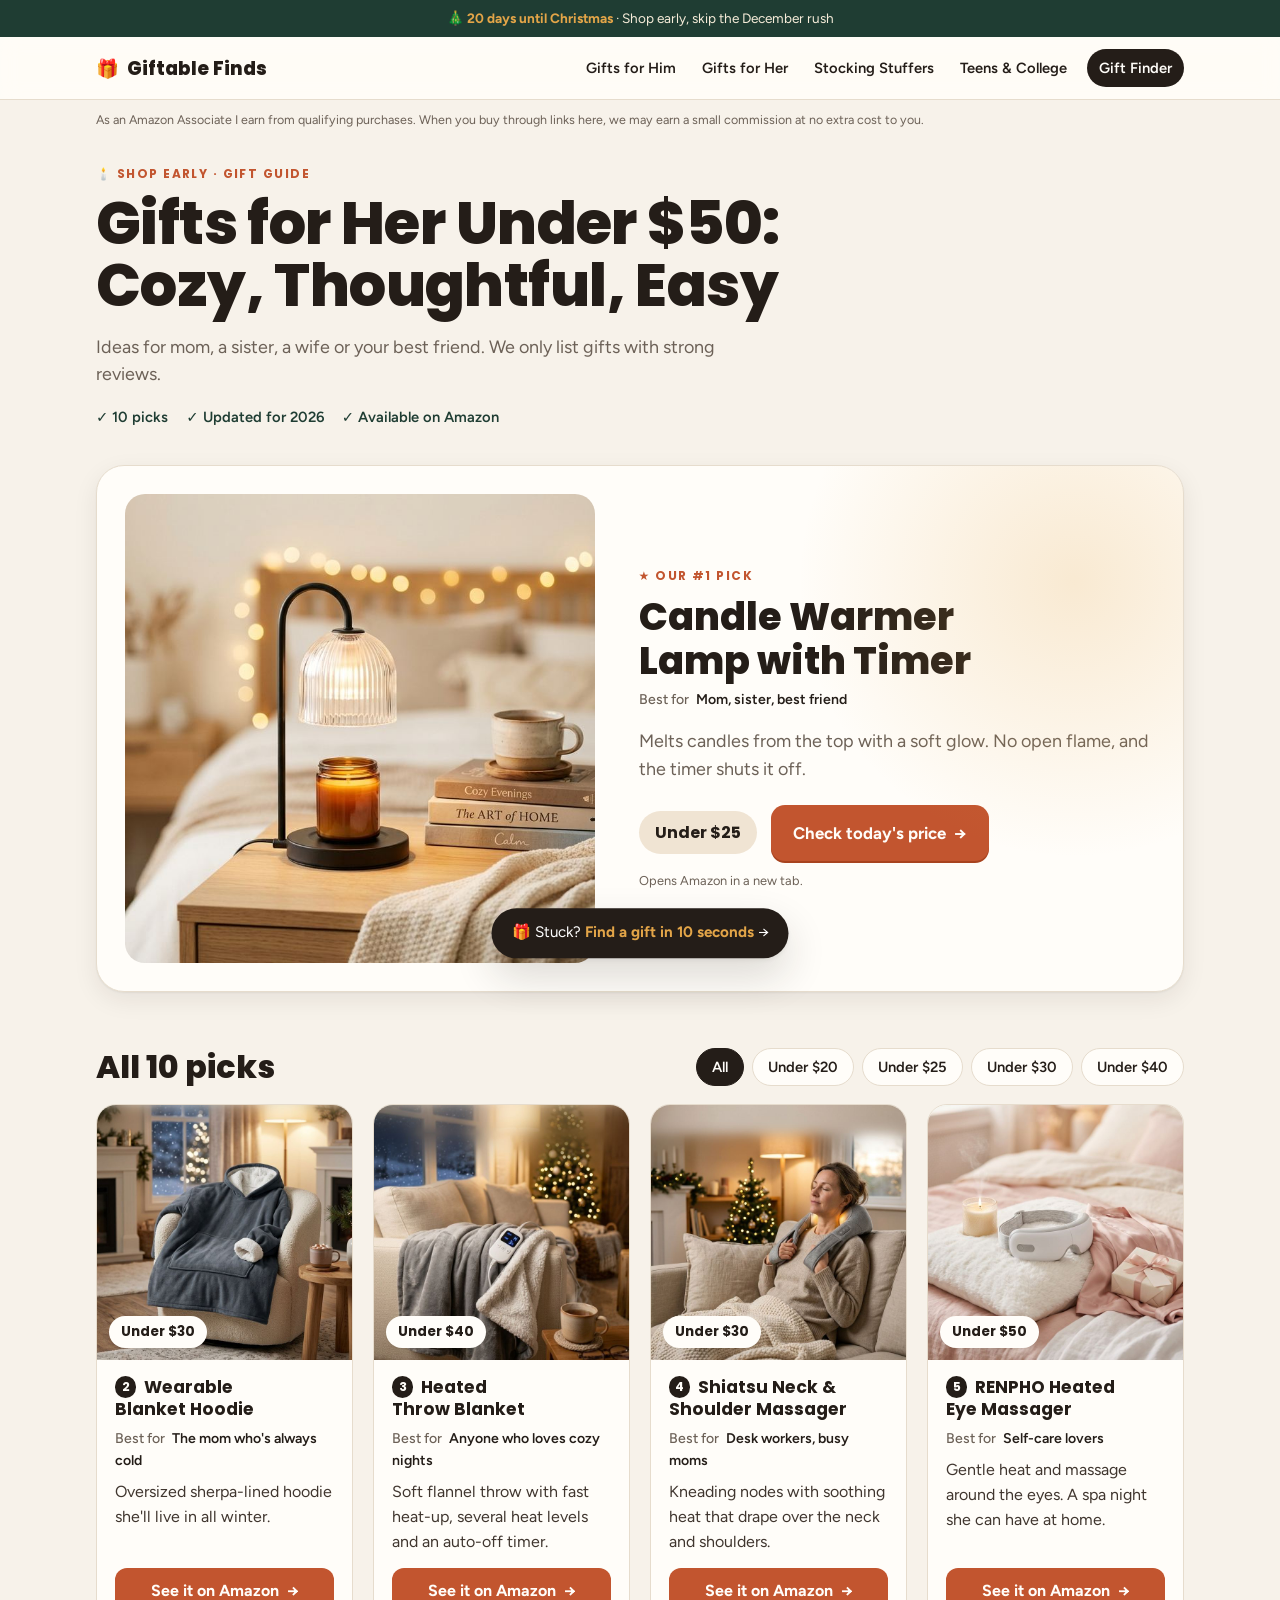
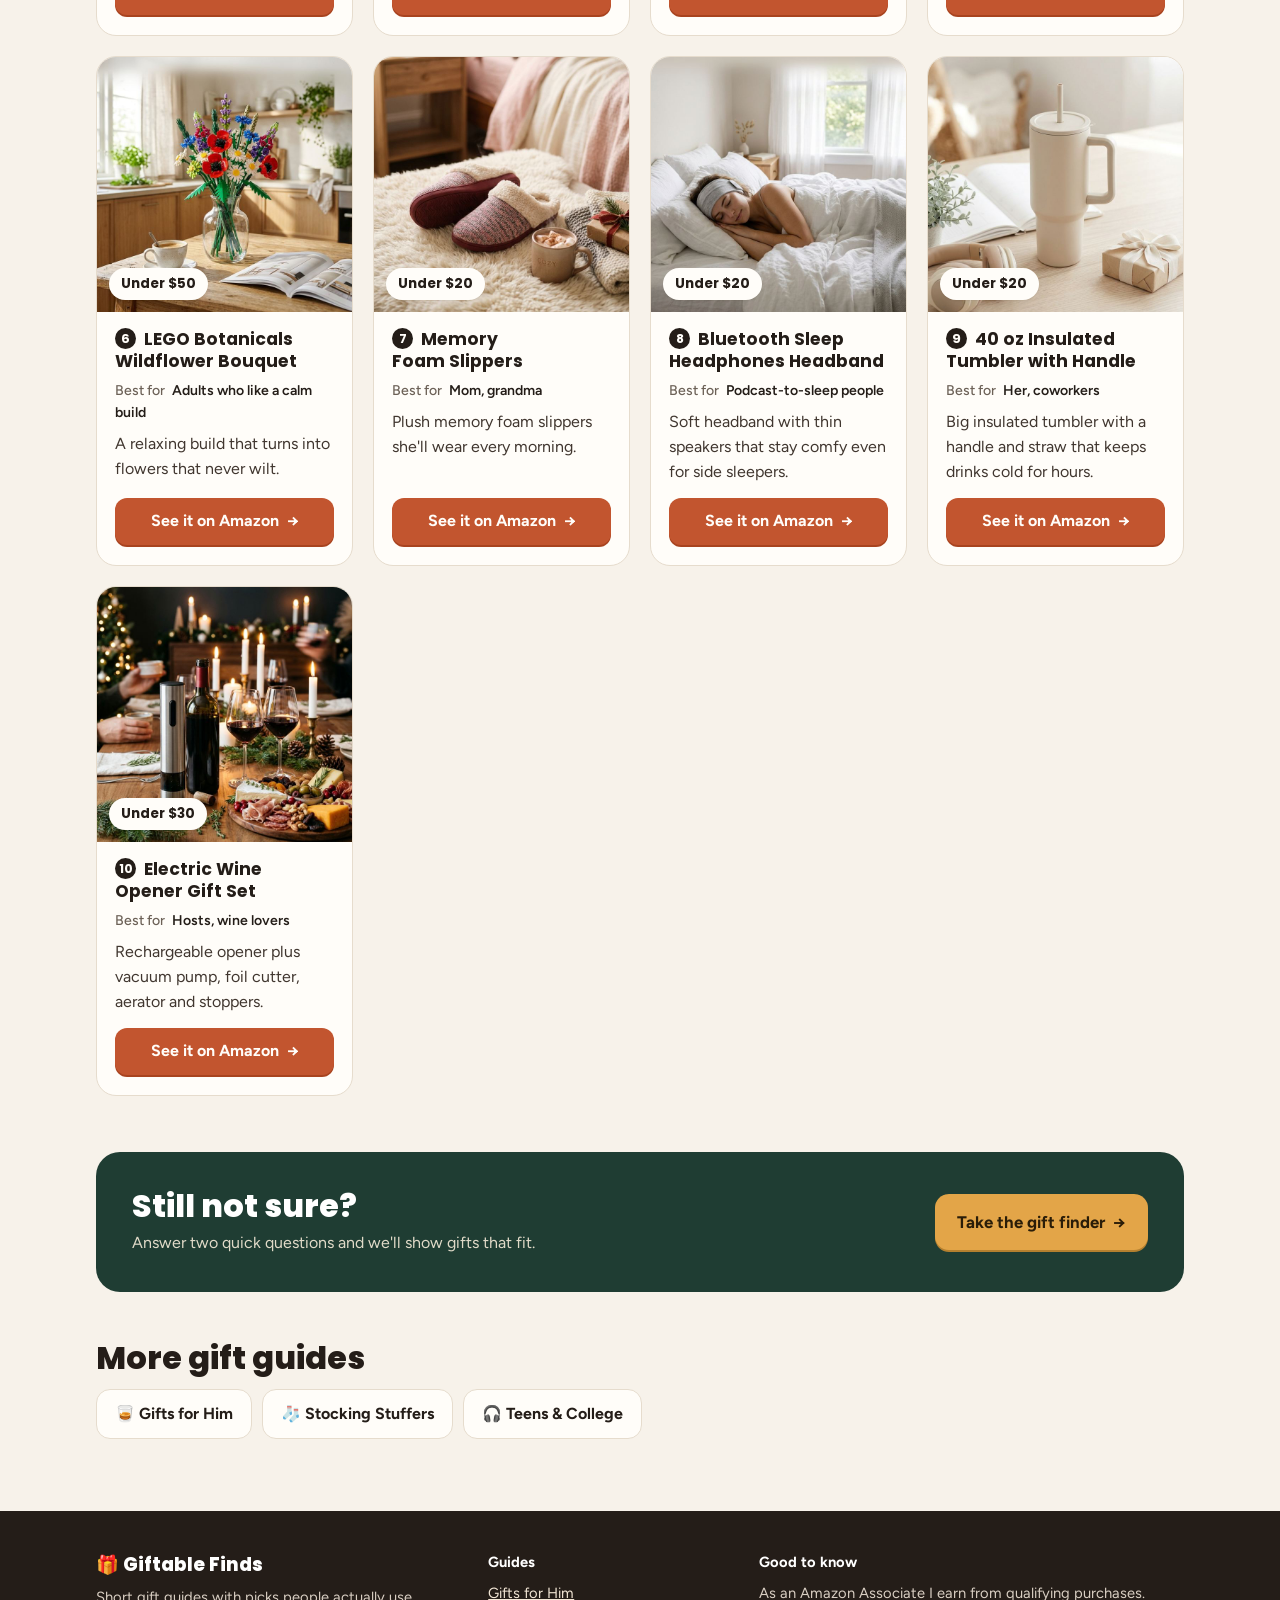
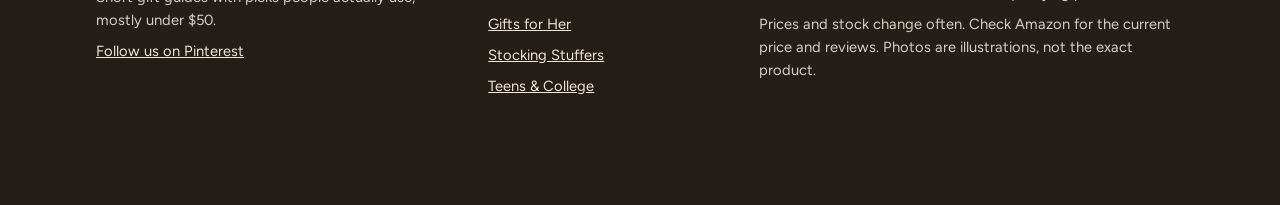
==== commit 05f141f1: "Use separate Amazon tracking ID for website links" ====
--- a/gifts-for-her.html
+++ b/gifts-for-her.html
@@ -36,21 +36,21 @@
   </div></section>
   <div class="wrap">
     <section class="spot reveal">
-  <a class="spot-img" href="https://www.amazon.com/dp/B0CTJGJL2T?tag=giftablefin0d-20" target="_blank" rel="sponsored noopener" data-out="candle"><img src="img-candle.jpg" alt="Candle Warmer Lamp with Timer (illustration)" width="720" height="720"></a>
+  <a class="spot-img" href="https://www.amazon.com/dp/B0CTJGJL2T?tag=giftablesite-20" target="_blank" rel="sponsored noopener" data-out="candle"><img src="img-candle.jpg" alt="Candle Warmer Lamp with Timer (illustration)" width="720" height="720"></a>
   <div class="spot-body">
     <p class="eyebrow">★ Our #1 pick</p>
     <h2>Candle Warmer Lamp with Timer</h2>
     <p class="who"><span>Best for</span> Mom, sister, best friend</p>
     <p class="lede">Melts candles from the top with a soft glow. No open flame, and the timer shuts it off.</p>
     <div class="spot-row"><span class="tier big">Under $25</span>
-    <a class="btn btn-lg" href="https://www.amazon.com/dp/B0CTJGJL2T?tag=giftablefin0d-20" target="_blank" rel="sponsored noopener" data-out="candle">Check today's price <span class="arr">→</span></a></div>
+    <a class="btn btn-lg" href="https://www.amazon.com/dp/B0CTJGJL2T?tag=giftablesite-20" target="_blank" rel="sponsored noopener" data-out="candle">Check today's price <span class="arr">→</span></a></div>
     <p class="fine">Opens Amazon in a new tab.</p>
   </div>
 </section>
     <div class="list-head"><h2>All 10 picks</h2><div class="filters reveal" role="group" aria-label="Filter by budget"><button class="chip on" data-filter="999">All</button><button class="chip" data-filter="20">Under $20</button><button class="chip" data-filter="25">Under $25</button><button class="chip" data-filter="30">Under $30</button><button class="chip" data-filter="40">Under $40</button></div></div>
     <section class="grid" data-grid>
       <article class="card reveal" data-budget="30">
-  <a class="ph" href="https://www.amazon.com/dp/B0BX92ZT75?tag=giftablefin0d-20" target="_blank" rel="sponsored noopener" data-out="hoodie">
+  <a class="ph" href="https://www.amazon.com/dp/B0BX92ZT75?tag=giftablesite-20" target="_blank" rel="sponsored noopener" data-out="hoodie">
     <img src="img-hoodie.jpg" alt="Wearable Blanket Hoodie gift idea (illustration)" width="720" height="720" loading="lazy" data-pin-description="Wearable Blanket Hoodie: gift idea under $30">
     <span class="tier">Under $30</span>
   </a>
@@ -58,10 +58,10 @@
     <h3><span class="num">2</span>Wearable Blanket Hoodie</h3>
     <p class="who"><span>Best for</span> The mom who&#x27;s always cold</p>
     <p class="blurb">Oversized sherpa-lined hoodie she&#x27;ll live in all winter.</p>
-    <a class="btn" href="https://www.amazon.com/dp/B0BX92ZT75?tag=giftablefin0d-20" target="_blank" rel="sponsored noopener" data-out="hoodie">See it on Amazon <span class="arr">→</span></a>
+    <a class="btn" href="https://www.amazon.com/dp/B0BX92ZT75?tag=giftablesite-20" target="_blank" rel="sponsored noopener" data-out="hoodie">See it on Amazon <span class="arr">→</span></a>
   </div>
 </article><article class="card reveal" data-budget="40">
-  <a class="ph" href="https://www.amazon.com/dp/B0BZR6YBHK?tag=giftablefin0d-20" target="_blank" rel="sponsored noopener" data-out="blanket">
+  <a class="ph" href="https://www.amazon.com/dp/B0BZR6YBHK?tag=giftablesite-20" target="_blank" rel="sponsored noopener" data-out="blanket">
     <img src="img-blanket.jpg" alt="Heated Throw Blanket gift idea (illustration)" width="720" height="720" loading="lazy" data-pin-description="Heated Throw Blanket: gift idea under $40">
     <span class="tier">Under $40</span>
   </a>
@@ -69,10 +69,10 @@
     <h3><span class="num">3</span>Heated Throw Blanket</h3>
     <p class="who"><span>Best for</span> Anyone who loves cozy nights</p>
     <p class="blurb">Soft flannel throw with fast heat-up, several heat levels and an auto-off timer.</p>
-    <a class="btn" href="https://www.amazon.com/dp/B0BZR6YBHK?tag=giftablefin0d-20" target="_blank" rel="sponsored noopener" data-out="blanket">See it on Amazon <span class="arr">→</span></a>
+    <a class="btn" href="https://www.amazon.com/dp/B0BZR6YBHK?tag=giftablesite-20" target="_blank" rel="sponsored noopener" data-out="blanket">See it on Amazon <span class="arr">→</span></a>
   </div>
 </article><article class="card reveal" data-budget="30">
-  <a class="ph" href="https://www.amazon.com/dp/B0DHL5WS49?tag=giftablefin0d-20" target="_blank" rel="sponsored noopener" data-out="neckmassager">
+  <a class="ph" href="https://www.amazon.com/dp/B0DHL5WS49?tag=giftablesite-20" target="_blank" rel="sponsored noopener" data-out="neckmassager">
     <img src="img-neckmassager.jpg" alt="Shiatsu Neck &amp; Shoulder Massager gift idea (illustration)" width="720" height="720" loading="lazy" data-pin-description="Shiatsu Neck &amp; Shoulder Massager: gift idea under $30">
     <span class="tier">Under $30</span>
   </a>
@@ -80,10 +80,10 @@
     <h3><span class="num">4</span>Shiatsu Neck &amp; Shoulder Massager</h3>
     <p class="who"><span>Best for</span> Desk workers, busy moms</p>
     <p class="blurb">Kneading nodes with soothing heat that drape over the neck and shoulders.</p>
-    <a class="btn" href="https://www.amazon.com/dp/B0DHL5WS49?tag=giftablefin0d-20" target="_blank" rel="sponsored noopener" data-out="neckmassager">See it on Amazon <span class="arr">→</span></a>
+    <a class="btn" href="https://www.amazon.com/dp/B0DHL5WS49?tag=giftablesite-20" target="_blank" rel="sponsored noopener" data-out="neckmassager">See it on Amazon <span class="arr">→</span></a>
   </div>
 </article><article class="card reveal" data-budget="50">
-  <a class="ph" href="https://www.amazon.com/dp/B07SM61FCT?tag=giftablefin0d-20" target="_blank" rel="sponsored noopener" data-out="eyemask">
+  <a class="ph" href="https://www.amazon.com/dp/B07SM61FCT?tag=giftablesite-20" target="_blank" rel="sponsored noopener" data-out="eyemask">
     <img src="img-eyemask.jpg" alt="RENPHO Heated Eye Massager gift idea (illustration)" width="720" height="720" loading="lazy" data-pin-description="RENPHO Heated Eye Massager: gift idea under $50">
     <span class="tier">Under $50</span>
   </a>
@@ -91,10 +91,10 @@
     <h3><span class="num">5</span>RENPHO Heated Eye Massager</h3>
     <p class="who"><span>Best for</span> Self-care lovers</p>
     <p class="blurb">Gentle heat and massage around the eyes. A spa night she can have at home.</p>
-    <a class="btn" href="https://www.amazon.com/dp/B07SM61FCT?tag=giftablefin0d-20" target="_blank" rel="sponsored noopener" data-out="eyemask">See it on Amazon <span class="arr">→</span></a>
+    <a class="btn" href="https://www.amazon.com/dp/B07SM61FCT?tag=giftablesite-20" target="_blank" rel="sponsored noopener" data-out="eyemask">See it on Amazon <span class="arr">→</span></a>
   </div>
 </article><article class="card reveal" data-budget="50">
-  <a class="ph" href="https://www.amazon.com/dp/B0BGQL5B3Q?tag=giftablefin0d-20" target="_blank" rel="sponsored noopener" data-out="flowers">
+  <a class="ph" href="https://www.amazon.com/dp/B0BGQL5B3Q?tag=giftablesite-20" target="_blank" rel="sponsored noopener" data-out="flowers">
     <img src="img-flowers.jpg" alt="LEGO Botanicals Wildflower Bouquet gift idea (illustration)" width="720" height="720" loading="lazy" data-pin-description="LEGO Botanicals Wildflower Bouquet: gift idea under $50">
     <span class="tier">Under $50</span>
   </a>
@@ -102,10 +102,10 @@
     <h3><span class="num">6</span>LEGO Botanicals Wildflower Bouquet</h3>
     <p class="who"><span>Best for</span> Adults who like a calm build</p>
     <p class="blurb">A relaxing build that turns into flowers that never wilt.</p>
-    <a class="btn" href="https://www.amazon.com/dp/B0BGQL5B3Q?tag=giftablefin0d-20" target="_blank" rel="sponsored noopener" data-out="flowers">See it on Amazon <span class="arr">→</span></a>
+    <a class="btn" href="https://www.amazon.com/dp/B0BGQL5B3Q?tag=giftablesite-20" target="_blank" rel="sponsored noopener" data-out="flowers">See it on Amazon <span class="arr">→</span></a>
   </div>
 </article><article class="card reveal" data-budget="20">
-  <a class="ph" href="https://www.amazon.com/dp/B08V4WH3DS?tag=giftablefin0d-20" target="_blank" rel="sponsored noopener" data-out="slippers">
+  <a class="ph" href="https://www.amazon.com/dp/B08V4WH3DS?tag=giftablesite-20" target="_blank" rel="sponsored noopener" data-out="slippers">
     <img src="img-slippers.jpg" alt="Memory Foam Slippers gift idea (illustration)" width="720" height="720" loading="lazy" data-pin-description="Memory Foam Slippers: gift idea under $20">
     <span class="tier">Under $20</span>
   </a>
@@ -113,10 +113,10 @@
     <h3><span class="num">7</span>Memory Foam Slippers</h3>
     <p class="who"><span>Best for</span> Mom, grandma</p>
     <p class="blurb">Plush memory foam slippers she&#x27;ll wear every morning.</p>
-    <a class="btn" href="https://www.amazon.com/dp/B08V4WH3DS?tag=giftablefin0d-20" target="_blank" rel="sponsored noopener" data-out="slippers">See it on Amazon <span class="arr">→</span></a>
+    <a class="btn" href="https://www.amazon.com/dp/B08V4WH3DS?tag=giftablesite-20" target="_blank" rel="sponsored noopener" data-out="slippers">See it on Amazon <span class="arr">→</span></a>
   </div>
 </article><article class="card reveal" data-budget="20">
-  <a class="ph" href="https://www.amazon.com/dp/B07SHBQY7Z?tag=giftablefin0d-20" target="_blank" rel="sponsored noopener" data-out="sleep">
+  <a class="ph" href="https://www.amazon.com/dp/B07SHBQY7Z?tag=giftablesite-20" target="_blank" rel="sponsored noopener" data-out="sleep">
     <img src="img-sleep.jpg" alt="Bluetooth Sleep Headphones Headband gift idea (illustration)" width="720" height="720" loading="lazy" data-pin-description="Bluetooth Sleep Headphones Headband: gift idea under $20">
     <span class="tier">Under $20</span>
   </a>
@@ -124,10 +124,10 @@
     <h3><span class="num">8</span>Bluetooth Sleep Headphones Headband</h3>
     <p class="who"><span>Best for</span> Podcast-to-sleep people</p>
     <p class="blurb">Soft headband with thin speakers that stay comfy even for side sleepers.</p>
-    <a class="btn" href="https://www.amazon.com/dp/B07SHBQY7Z?tag=giftablefin0d-20" target="_blank" rel="sponsored noopener" data-out="sleep">See it on Amazon <span class="arr">→</span></a>
+    <a class="btn" href="https://www.amazon.com/dp/B07SHBQY7Z?tag=giftablesite-20" target="_blank" rel="sponsored noopener" data-out="sleep">See it on Amazon <span class="arr">→</span></a>
   </div>
 </article><article class="card reveal" data-budget="20">
-  <a class="ph" href="https://www.amazon.com/dp/B0BHBP1X1B?tag=giftablefin0d-20" target="_blank" rel="sponsored noopener" data-out="tumbler">
+  <a class="ph" href="https://www.amazon.com/dp/B0BHBP1X1B?tag=giftablesite-20" target="_blank" rel="sponsored noopener" data-out="tumbler">
     <img src="img-tumbler.jpg" alt="40 oz Insulated Tumbler with Handle gift idea (illustration)" width="720" height="720" loading="lazy" data-pin-description="40 oz Insulated Tumbler with Handle: gift idea under $20">
     <span class="tier">Under $20</span>
   </a>
@@ -135,10 +135,10 @@
     <h3><span class="num">9</span>40 oz Insulated Tumbler with Handle</h3>
     <p class="who"><span>Best for</span> Her, coworkers</p>
     <p class="blurb">Big insulated tumbler with a handle and straw that keeps drinks cold for hours.</p>
-    <a class="btn" href="https://www.amazon.com/dp/B0BHBP1X1B?tag=giftablefin0d-20" target="_blank" rel="sponsored noopener" data-out="tumbler">See it on Amazon <span class="arr">→</span></a>
+    <a class="btn" href="https://www.amazon.com/dp/B0BHBP1X1B?tag=giftablesite-20" target="_blank" rel="sponsored noopener" data-out="tumbler">See it on Amazon <span class="arr">→</span></a>
   </div>
 </article><article class="card reveal" data-budget="30">
-  <a class="ph" href="https://www.amazon.com/dp/B0D3KSJ75G?tag=giftablefin0d-20" target="_blank" rel="sponsored noopener" data-out="wine">
+  <a class="ph" href="https://www.amazon.com/dp/B0D3KSJ75G?tag=giftablesite-20" target="_blank" rel="sponsored noopener" data-out="wine">
     <img src="img-wine.jpg" alt="Electric Wine Opener Gift Set gift idea (illustration)" width="720" height="720" loading="lazy" data-pin-description="Electric Wine Opener Gift Set: gift idea under $30">
     <span class="tier">Under $30</span>
   </a>
@@ -146,7 +146,7 @@
     <h3><span class="num">10</span>Electric Wine Opener Gift Set</h3>
     <p class="who"><span>Best for</span> Hosts, wine lovers</p>
     <p class="blurb">Rechargeable opener plus vacuum pump, foil cutter, aerator and stoppers.</p>
-    <a class="btn" href="https://www.amazon.com/dp/B0D3KSJ75G?tag=giftablefin0d-20" target="_blank" rel="sponsored noopener" data-out="wine">See it on Amazon <span class="arr">→</span></a>
+    <a class="btn" href="https://www.amazon.com/dp/B0D3KSJ75G?tag=giftablesite-20" target="_blank" rel="sponsored noopener" data-out="wine">See it on Amazon <span class="arr">→</span></a>
   </div>
 </article>
     </section>
@@ -165,7 +165,7 @@
 <div><p><strong>Good to know</strong></p><p>As an Amazon Associate I earn from qualifying purchases.</p><p>Prices and stock change often. Check Amazon for the current price and reviews. Photos are illustrations, not the exact product.</p></div>
 </div></footer>
 <a class="sticky-cta" href="index.html#quiz" data-sticky>🎁 Stuck? <b>Find a gift in 10 seconds</b> →</a>
-<script>window.GF={"massage":{"n":"Heated Massage Gun","u":"https://www.amazon.com/dp/B0DB86TWRJ?tag=giftablefin0d-20","i":"img-massage.jpg","t":"Under $50","b":50,"w":"Dad, husband, the gym guy","d":"Deep-tissue settings plus a heated head for sore backs and legs. The gift for the guy who says he doesn't need anything.","r":["him"]},"whiskey-smoker":{"n":"Whiskey Smoker Kit","u":"https://www.amazon.com/dp/B0BJV68C17?tag=giftablefin0d-20","i":"img-whiskey-smoker.jpg","t":"Under $50","b":50,"w":"Whiskey and bourbon fans","d":"Torch, six wood-chip flavors, two glasses and ice molds in one box. Feels like a much pricier gift.","r":["him"]},"whiskey-glasses":{"n":"Whiskey Glasses & Chilling Stones Set","u":"https://www.amazon.com/dp/B08F7L8S2R?tag=giftablefin0d-20","i":"img-whiskey-glasses.jpg","t":"Under $25","b":25,"w":"Boyfriend, groomsmen, dad","d":"Heavy rocks glasses plus granite stones that chill a pour without watering it down.","r":["him"]},"skillet":{"n":"Lodge 12\" Cast Iron Skillet","u":"https://www.amazon.com/dp/B00G2XGC88?tag=giftablefin0d-20","i":"img-skillet.jpg","t":"Under $40","b":40,"w":"The dad who cooks","d":"Pre-seasoned, goes stove to oven to grill, and lasts for decades.","r":["him"]},"beard":{"n":"Beard Grooming Kit","u":"https://www.amazon.com/dp/B078N1DBY9?tag=giftablefin0d-20","i":"img-beard.jpg","t":"Under $20","b":20,"w":"Any guy with a beard","d":"Wash, conditioner, oil, balm, comb, brush and scissors in a gift box. An easy stocking stuffer.","r":["him"]},"dopp":{"n":"Buffalo Leather Toiletry Bag","u":"https://www.amazon.com/dp/B01LK3VAGI?tag=giftablefin0d-20","i":"img-dopp.jpg","t":"Under $30","b":30,"w":"Guys who travel","d":"Rugged leather with a water-resistant lining. Gets better looking with age.","r":["him"]},"charger":{"n":"3-in-1 Wireless Charging Stand","u":"https://www.amazon.com/dp/B0CNTH3F7P?tag=giftablefin0d-20","i":"img-charger.jpg","t":"Under $20","b":20,"w":"iPhone + Apple Watch users","d":"Charges phone, watch and earbuds in one spot on the nightstand.","r":["him","teen","anyone"]},"thermometer":{"n":"Wireless Meat Thermometer","u":"https://www.amazon.com/dp/B08K2G5Y78?tag=giftablefin0d-20","i":"img-thermometer.jpg","t":"Under $40","b":40,"w":"Grill dads","d":"Checks the temp from his phone, so brisket and steak come out right without guessing.","r":["him"]},"beanie":{"n":"LED Bluetooth Beanie","u":"https://www.amazon.com/dp/B09FFB6T63?tag=giftablefin0d-20","i":"img-beanie.jpg","t":"Under $20","b":20,"w":"Runners, dog walkers","d":"A warm knit hat with a built-in headlamp and headphones.","r":["him","teen"]},"candle":{"n":"Candle Warmer Lamp with Timer","u":"https://www.amazon.com/dp/B0CTJGJL2T?tag=giftablefin0d-20","i":"img-candle.jpg","t":"Under $25","b":25,"w":"Mom, sister, best friend","d":"Melts candles from the top with a soft glow. No open flame, and the timer shuts it off.","r":["her","anyone"]},"hoodie":{"n":"Wearable Blanket Hoodie","u":"https://www.amazon.com/dp/B0BX92ZT75?tag=giftablefin0d-20","i":"img-hoodie.jpg","t":"Under $30","b":30,"w":"The mom who's always cold","d":"Oversized sherpa-lined hoodie she'll live in all winter.","r":["her"]},"blanket":{"n":"Heated Throw Blanket","u":"https://www.amazon.com/dp/B0BZR6YBHK?tag=giftablefin0d-20","i":"img-blanket.jpg","t":"Under $40","b":40,"w":"Anyone who loves cozy nights","d":"Soft flannel throw with fast heat-up, several heat levels and an auto-off timer.","r":["her","anyone"]},"eyemask":{"n":"RENPHO Heated Eye Massager","u":"https://www.amazon.com/dp/B07SM61FCT?tag=giftablefin0d-20","i":"img-eyemask.jpg","t":"Under $50","b":50,"w":"Self-care lovers","d":"Gentle heat and massage around the eyes. A spa night she can have at home.","r":["her"]},"slippers":{"n":"Memory Foam Slippers","u":"https://www.amazon.com/dp/B08V4WH3DS?tag=giftablefin0d-20","i":"img-slippers.jpg","t":"Under $20","b":20,"w":"Mom, grandma","d":"Plush memory foam slippers she'll wear every morning.","r":["her"]},"neckmassager":{"n":"Shiatsu Neck & Shoulder Massager","u":"https://www.amazon.com/dp/B0DHL5WS49?tag=giftablefin0d-20","i":"img-neckmassager.jpg","t":"Under $30","b":30,"w":"Desk workers, busy moms","d":"Kneading nodes with soothing heat that drape over the neck and shoulders.","r":["her"]},"sleep":{"n":"Bluetooth Sleep Headphones Headband","u":"https://www.amazon.com/dp/B07SHBQY7Z?tag=giftablefin0d-20","i":"img-sleep.jpg","t":"Under $20","b":20,"w":"Podcast-to-sleep people","d":"Soft headband with thin speakers that stay comfy even for side sleepers.","r":["her","teen"]},"flowers":{"n":"LEGO Botanicals Wildflower Bouquet","u":"https://www.amazon.com/dp/B0BGQL5B3Q?tag=giftablefin0d-20","i":"img-flowers.jpg","t":"Under $50","b":50,"w":"Adults who like a calm build","d":"A relaxing build that turns into flowers that never wilt.","r":["her"]},"tumbler":{"n":"40 oz Insulated Tumbler with Handle","u":"https://www.amazon.com/dp/B0BHBP1X1B?tag=giftablefin0d-20","i":"img-tumbler.jpg","t":"Under $20","b":20,"w":"Her, coworkers","d":"Big insulated tumbler with a handle and straw that keeps drinks cold for hours.","r":["her","anyone"]},"wine":{"n":"Electric Wine Opener Gift Set","u":"https://www.amazon.com/dp/B0D3KSJ75G?tag=giftablefin0d-20","i":"img-wine.jpg","t":"Under $30","b":30,"w":"Hosts, wine lovers","d":"Rechargeable opener plus vacuum pump, foil cutter, aerator and stoppers.","r":["her","anyone"]},"burts":{"n":"Burt's Bees Gift Set","u":"https://www.amazon.com/dp/B00VK5SG46?tag=giftablefin0d-20","i":"img-burts.jpg","t":"Under $25","b":25,"w":"Teachers, coworkers","d":"Six skin-care classics in a giftable tin.","r":["anyone"]},"waffle":{"n":"Dash Mini Waffle Maker","u":"https://www.amazon.com/dp/B010TCP3SC?tag=giftablefin0d-20","i":"img-waffle.jpg","t":"Under $15","b":15,"w":"Anyone with a kitchen or dorm","d":"Personal waffles in minutes. A cult-favorite stocking stuffer.","r":["teen","anyone"]},"handwarmers":{"n":"Rechargeable Hand Warmers (2-Pack)","u":"https://www.amazon.com/dp/B0CG65PYBV?tag=giftablefin0d-20","i":"img-handwarmers.jpg","t":"Under $20","b":20,"w":"Cold-hands people","d":"USB-rechargeable warmers for cold walks, games and commutes.","r":["anyone"]},"readinglight":{"n":"Rechargeable Neck Reading Light","u":"https://www.amazon.com/dp/B07WNRN9WQ?tag=giftablefin0d-20","i":"img-readinglight.jpg","t":"Under $20","b":20,"w":"Book lovers","d":"Bendable light that sits around the neck so you can read in bed without a lamp.","r":["teen","anyone"]},"mugwarmer":{"n":"Coffee Mug Warmer","u":"https://www.amazon.com/dp/B0CC8DS2S5?tag=giftablefin0d-20","i":"img-mugwarmer.jpg","t":"Under $20","b":20,"w":"Coffee drinkers, coworkers","d":"Keeps coffee warm on the desk. No more microwaving.","r":["anyone"]},"speaker":{"n":"Waterproof Shower Speaker","u":"https://www.amazon.com/dp/B0DB18QHMS?tag=giftablefin0d-20","i":"img-speaker.jpg","t":"Under $25","b":25,"w":"Teens, music lovers","d":"Waterproof Bluetooth speaker for shower concerts.","r":["teen"]},"lapdesk":{"n":"Cushioned Laptop Lap Desk","u":"https://www.amazon.com/dp/B07W7SZJ25?tag=giftablefin0d-20","i":"img-lapdesk.jpg","t":"Under $30","b":30,"w":"College students","d":"Fits laptops up to 15.6\", with a cushion and a storage pocket. Homework from bed.","r":["teen"]},"bottle":{"n":"Owala FreeSip Water Bottle (24 oz)","u":"https://www.amazon.com/dp/B0BZYCJK89?tag=giftablefin0d-20","i":"img-bottle.jpg","t":"Under $30","b":30,"w":"Teens, students","d":"Sip through the straw or swig from the spout, and the lid locks for backpacks.","r":["teen"]},"projector":{"n":"Aurora Galaxy Projector","u":"https://www.amazon.com/dp/B0B4518KC2?tag=giftablefin0d-20","i":"img-projector.jpg","t":"Under $50","b":50,"w":"Teens' bedrooms","d":"Turns a ceiling into moving northern lights.","r":["teen"]}};</script>
+<script>window.GF={"massage":{"n":"Heated Massage Gun","u":"https://www.amazon.com/dp/B0DB86TWRJ?tag=giftablesite-20","i":"img-massage.jpg","t":"Under $50","b":50,"w":"Dad, husband, the gym guy","d":"Deep-tissue settings plus a heated head for sore backs and legs. The gift for the guy who says he doesn't need anything.","r":["him"]},"whiskey-smoker":{"n":"Whiskey Smoker Kit","u":"https://www.amazon.com/dp/B0BJV68C17?tag=giftablesite-20","i":"img-whiskey-smoker.jpg","t":"Under $50","b":50,"w":"Whiskey and bourbon fans","d":"Torch, six wood-chip flavors, two glasses and ice molds in one box. Feels like a much pricier gift.","r":["him"]},"whiskey-glasses":{"n":"Whiskey Glasses & Chilling Stones Set","u":"https://www.amazon.com/dp/B08F7L8S2R?tag=giftablesite-20","i":"img-whiskey-glasses.jpg","t":"Under $25","b":25,"w":"Boyfriend, groomsmen, dad","d":"Heavy rocks glasses plus granite stones that chill a pour without watering it down.","r":["him"]},"skillet":{"n":"Lodge 12\" Cast Iron Skillet","u":"https://www.amazon.com/dp/B00G2XGC88?tag=giftablesite-20","i":"img-skillet.jpg","t":"Under $40","b":40,"w":"The dad who cooks","d":"Pre-seasoned, goes stove to oven to grill, and lasts for decades.","r":["him"]},"beard":{"n":"Beard Grooming Kit","u":"https://www.amazon.com/dp/B078N1DBY9?tag=giftablesite-20","i":"img-beard.jpg","t":"Under $20","b":20,"w":"Any guy with a beard","d":"Wash, conditioner, oil, balm, comb, brush and scissors in a gift box. An easy stocking stuffer.","r":["him"]},"dopp":{"n":"Buffalo Leather Toiletry Bag","u":"https://www.amazon.com/dp/B01LK3VAGI?tag=giftablesite-20","i":"img-dopp.jpg","t":"Under $30","b":30,"w":"Guys who travel","d":"Rugged leather with a water-resistant lining. Gets better looking with age.","r":["him"]},"charger":{"n":"3-in-1 Wireless Charging Stand","u":"https://www.amazon.com/dp/B0CNTH3F7P?tag=giftablesite-20","i":"img-charger.jpg","t":"Under $20","b":20,"w":"iPhone + Apple Watch users","d":"Charges phone, watch and earbuds in one spot on the nightstand.","r":["him","teen","anyone"]},"thermometer":{"n":"Wireless Meat Thermometer","u":"https://www.amazon.com/dp/B08K2G5Y78?tag=giftablesite-20","i":"img-thermometer.jpg","t":"Under $40","b":40,"w":"Grill dads","d":"Checks the temp from his phone, so brisket and steak come out right without guessing.","r":["him"]},"beanie":{"n":"LED Bluetooth Beanie","u":"https://www.amazon.com/dp/B09FFB6T63?tag=giftablesite-20","i":"img-beanie.jpg","t":"Under $20","b":20,"w":"Runners, dog walkers","d":"A warm knit hat with a built-in headlamp and headphones.","r":["him","teen"]},"candle":{"n":"Candle Warmer Lamp with Timer","u":"https://www.amazon.com/dp/B0CTJGJL2T?tag=giftablesite-20","i":"img-candle.jpg","t":"Under $25","b":25,"w":"Mom, sister, best friend","d":"Melts candles from the top with a soft glow. No open flame, and the timer shuts it off.","r":["her","anyone"]},"hoodie":{"n":"Wearable Blanket Hoodie","u":"https://www.amazon.com/dp/B0BX92ZT75?tag=giftablesite-20","i":"img-hoodie.jpg","t":"Under $30","b":30,"w":"The mom who's always cold","d":"Oversized sherpa-lined hoodie she'll live in all winter.","r":["her"]},"blanket":{"n":"Heated Throw Blanket","u":"https://www.amazon.com/dp/B0BZR6YBHK?tag=giftablesite-20","i":"img-blanket.jpg","t":"Under $40","b":40,"w":"Anyone who loves cozy nights","d":"Soft flannel throw with fast heat-up, several heat levels and an auto-off timer.","r":["her","anyone"]},"eyemask":{"n":"RENPHO Heated Eye Massager","u":"https://www.amazon.com/dp/B07SM61FCT?tag=giftablesite-20","i":"img-eyemask.jpg","t":"Under $50","b":50,"w":"Self-care lovers","d":"Gentle heat and massage around the eyes. A spa night she can have at home.","r":["her"]},"slippers":{"n":"Memory Foam Slippers","u":"https://www.amazon.com/dp/B08V4WH3DS?tag=giftablesite-20","i":"img-slippers.jpg","t":"Under $20","b":20,"w":"Mom, grandma","d":"Plush memory foam slippers she'll wear every morning.","r":["her"]},"neckmassager":{"n":"Shiatsu Neck & Shoulder Massager","u":"https://www.amazon.com/dp/B0DHL5WS49?tag=giftablesite-20","i":"img-neckmassager.jpg","t":"Under $30","b":30,"w":"Desk workers, busy moms","d":"Kneading nodes with soothing heat that drape over the neck and shoulders.","r":["her"]},"sleep":{"n":"Bluetooth Sleep Headphones Headband","u":"https://www.amazon.com/dp/B07SHBQY7Z?tag=giftablesite-20","i":"img-sleep.jpg","t":"Under $20","b":20,"w":"Podcast-to-sleep people","d":"Soft headband with thin speakers that stay comfy even for side sleepers.","r":["her","teen"]},"flowers":{"n":"LEGO Botanicals Wildflower Bouquet","u":"https://www.amazon.com/dp/B0BGQL5B3Q?tag=giftablesite-20","i":"img-flowers.jpg","t":"Under $50","b":50,"w":"Adults who like a calm build","d":"A relaxing build that turns into flowers that never wilt.","r":["her"]},"tumbler":{"n":"40 oz Insulated Tumbler with Handle","u":"https://www.amazon.com/dp/B0BHBP1X1B?tag=giftablesite-20","i":"img-tumbler.jpg","t":"Under $20","b":20,"w":"Her, coworkers","d":"Big insulated tumbler with a handle and straw that keeps drinks cold for hours.","r":["her","anyone"]},"wine":{"n":"Electric Wine Opener Gift Set","u":"https://www.amazon.com/dp/B0D3KSJ75G?tag=giftablesite-20","i":"img-wine.jpg","t":"Under $30","b":30,"w":"Hosts, wine lovers","d":"Rechargeable opener plus vacuum pump, foil cutter, aerator and stoppers.","r":["her","anyone"]},"burts":{"n":"Burt's Bees Gift Set","u":"https://www.amazon.com/dp/B00VK5SG46?tag=giftablesite-20","i":"img-burts.jpg","t":"Under $25","b":25,"w":"Teachers, coworkers","d":"Six skin-care classics in a giftable tin.","r":["anyone"]},"waffle":{"n":"Dash Mini Waffle Maker","u":"https://www.amazon.com/dp/B010TCP3SC?tag=giftablesite-20","i":"img-waffle.jpg","t":"Under $15","b":15,"w":"Anyone with a kitchen or dorm","d":"Personal waffles in minutes. A cult-favorite stocking stuffer.","r":["teen","anyone"]},"handwarmers":{"n":"Rechargeable Hand Warmers (2-Pack)","u":"https://www.amazon.com/dp/B0CG65PYBV?tag=giftablesite-20","i":"img-handwarmers.jpg","t":"Under $20","b":20,"w":"Cold-hands people","d":"USB-rechargeable warmers for cold walks, games and commutes.","r":["anyone"]},"readinglight":{"n":"Rechargeable Neck Reading Light","u":"https://www.amazon.com/dp/B07WNRN9WQ?tag=giftablesite-20","i":"img-readinglight.jpg","t":"Under $20","b":20,"w":"Book lovers","d":"Bendable light that sits around the neck so you can read in bed without a lamp.","r":["teen","anyone"]},"mugwarmer":{"n":"Coffee Mug Warmer","u":"https://www.amazon.com/dp/B0CC8DS2S5?tag=giftablesite-20","i":"img-mugwarmer.jpg","t":"Under $20","b":20,"w":"Coffee drinkers, coworkers","d":"Keeps coffee warm on the desk. No more microwaving.","r":["anyone"]},"speaker":{"n":"Waterproof Shower Speaker","u":"https://www.amazon.com/dp/B0DB18QHMS?tag=giftablesite-20","i":"img-speaker.jpg","t":"Under $25","b":25,"w":"Teens, music lovers","d":"Waterproof Bluetooth speaker for shower concerts.","r":["teen"]},"lapdesk":{"n":"Cushioned Laptop Lap Desk","u":"https://www.amazon.com/dp/B07W7SZJ25?tag=giftablesite-20","i":"img-lapdesk.jpg","t":"Under $30","b":30,"w":"College students","d":"Fits laptops up to 15.6\", with a cushion and a storage pocket. Homework from bed.","r":["teen"]},"bottle":{"n":"Owala FreeSip Water Bottle (24 oz)","u":"https://www.amazon.com/dp/B0BZYCJK89?tag=giftablesite-20","i":"img-bottle.jpg","t":"Under $30","b":30,"w":"Teens, students","d":"Sip through the straw or swig from the spout, and the lid locks for backpacks.","r":["teen"]},"projector":{"n":"Aurora Galaxy Projector","u":"https://www.amazon.com/dp/B0B4518KC2?tag=giftablesite-20","i":"img-projector.jpg","t":"Under $50","b":50,"w":"Teens' bedrooms","d":"Turns a ceiling into moving northern lights.","r":["teen"]}};</script>
 <script src="app.js?v=2" defer></script>
 <script async defer src="https://assets.pinterest.com/js/pinit.js" data-pin-hover="true"></script>
 </body></html>
